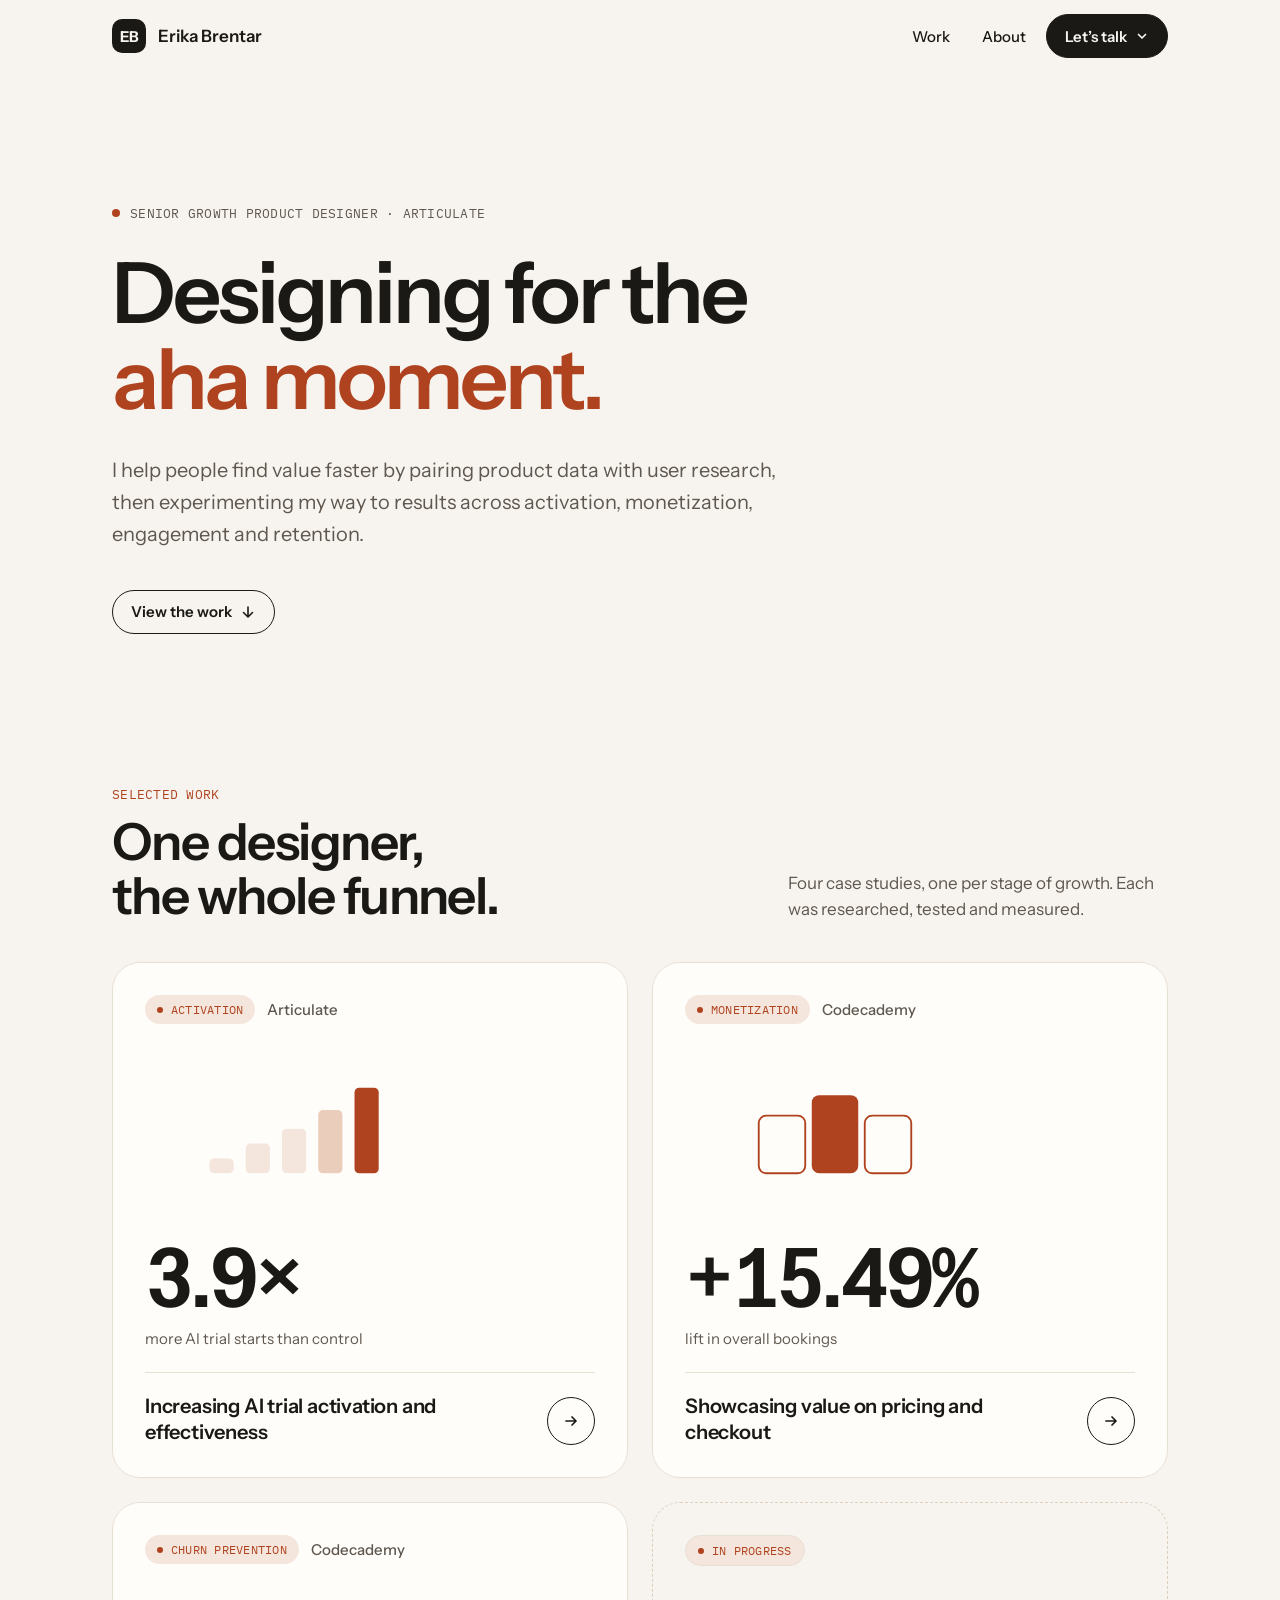
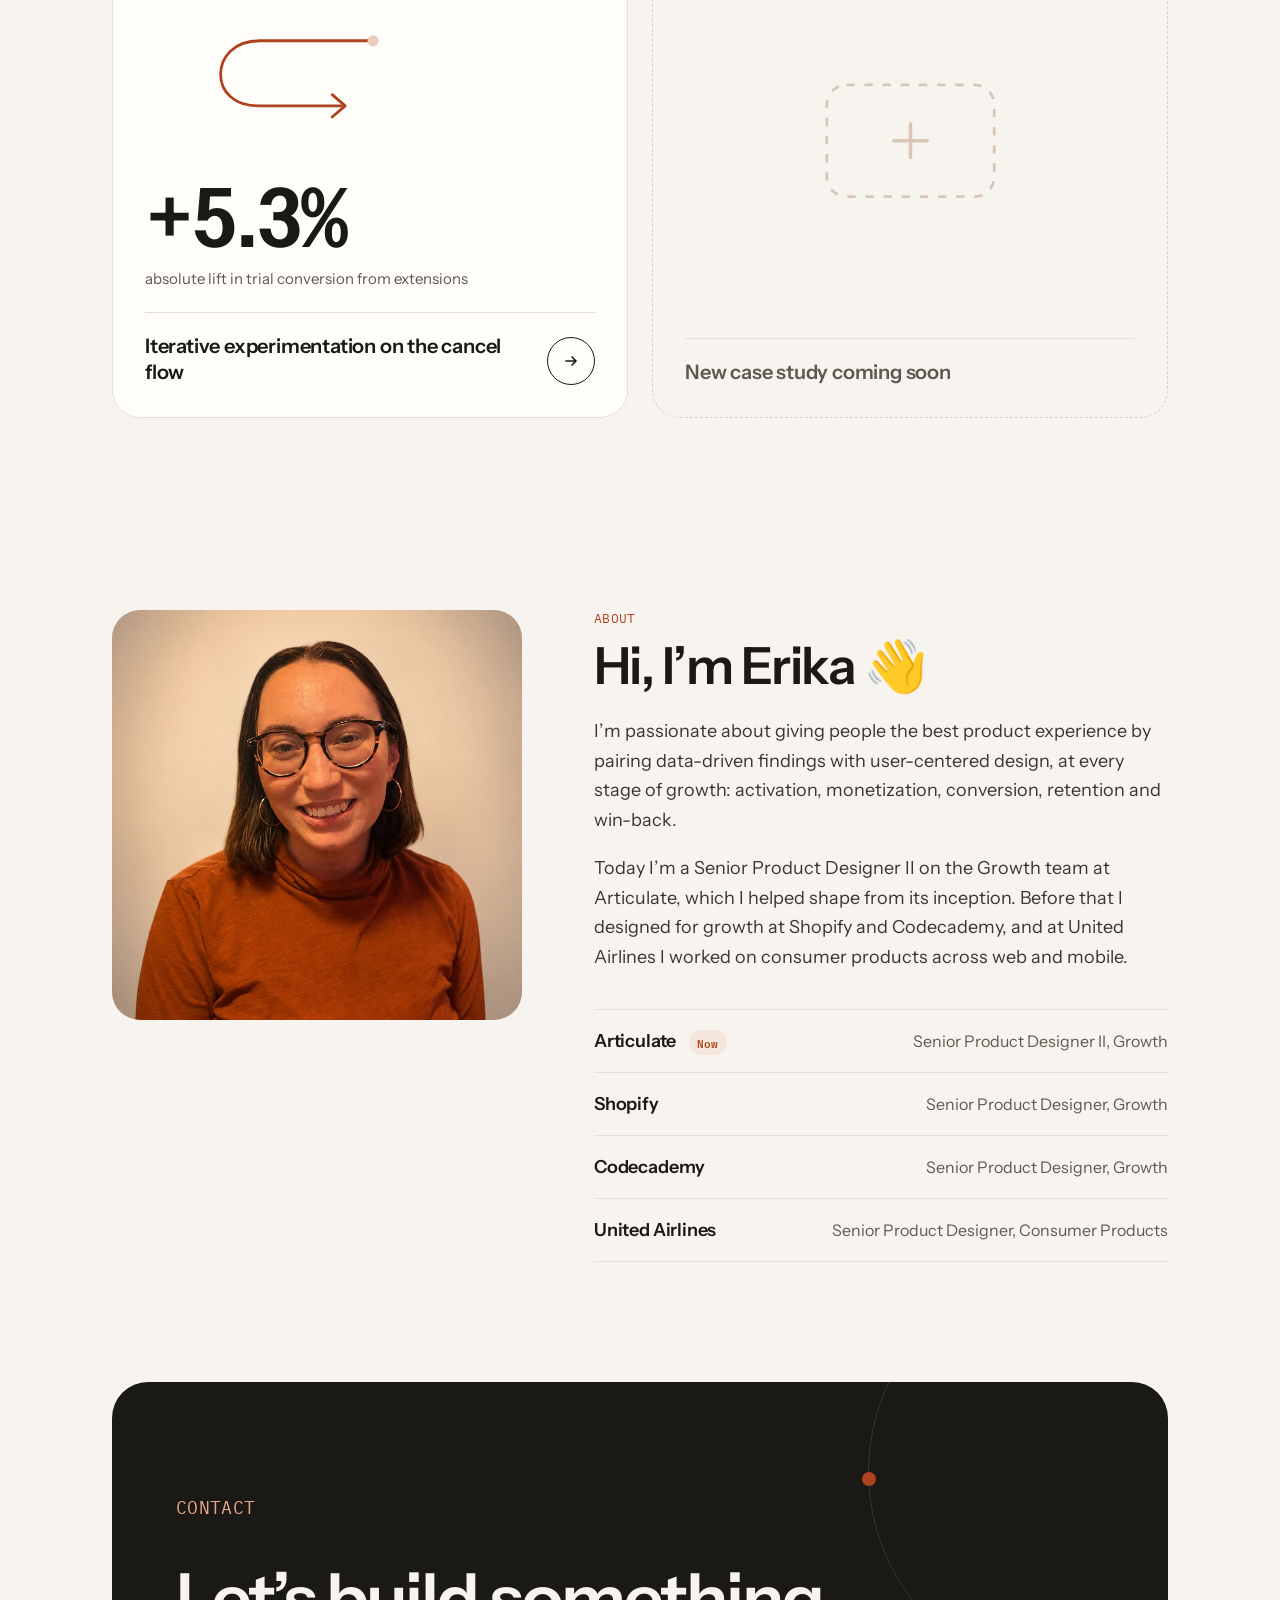
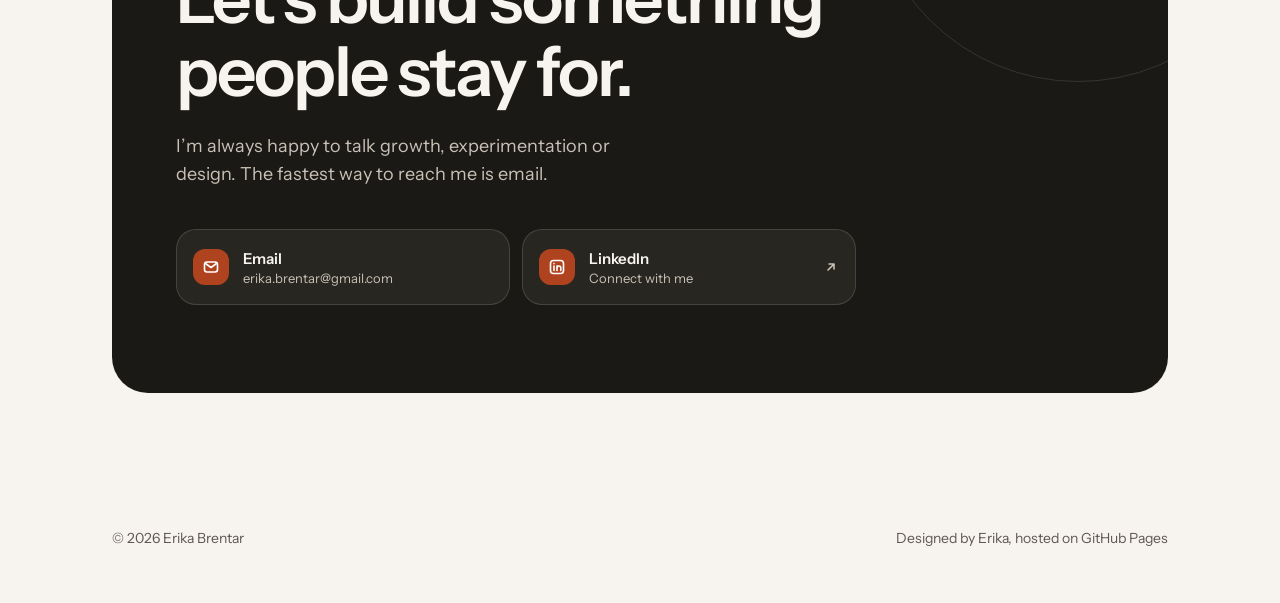
==== docs/index.html @ 9d55add0 "encryption" ====
<!doctype html>
<html lang="en">
<head>
<meta charset="utf-8">
<meta name="viewport" content="width=device-width, initial-scale=1">
<title>Erika Brentar · Product Designer</title>
<meta name="description" content="Erika Brentar is a senior product designer focused on growth: activation, monetization and churn prevention through research and experimentation.">
<meta property="og:title" content="Erika Brentar · Product Designer">
<meta property="og:description" content="Erika Brentar is a senior product designer focused on growth: activation, monetization and churn prevention through research and experimentation.">
<meta property="og:type" content="website">
<meta name="twitter:card" content="summary">
<meta name="theme-color" content="#F7F4EF">
<link rel="icon" href="favicon.ico" sizes="48x48">
<link rel="icon" href="favicon.svg" type="image/svg+xml">
<link rel="apple-touch-icon" href="apple-touch-icon.png">
<link rel="manifest" href="site.webmanifest">
<link rel="preconnect" href="https://fonts.googleapis.com">
<link rel="preconnect" href="https://fonts.gstatic.com" crossorigin>
<link rel="preconnect" href="https://fonts.googleapis.com" data-dc-tpl="1">
<link href="https://fonts.googleapis.com/css2?family=Instrument+Sans:wght@400;500;600;700&amp;family=IBM+Plex+Mono:wght@400;500&amp;display=swap" rel="stylesheet" data-dc-tpl="2">
<link rel="stylesheet" href="site.css">
<style>body{margin:0;background:#F7F4EF}</style>
</head>
<body>
<div data-dc-tpl="4" class="eb" style="--rust: #B0431F;"><header data-dc-tpl="8" class="nav">
  <div data-dc-tpl="9" class="wrap nav-in">
    <a data-dc-tpl="10" class="brand" href="#top" aria-label="Erika Brentar, back to top"><span data-dc-tpl="11" class="mark">EB</span><span data-dc-tpl="12">Erika Brentar</span></a>
    <nav data-dc-tpl="13" class="links" aria-label="Main">
      <a data-dc-tpl="14" class="nl" href="#work">Work</a>
      <a data-dc-tpl="15" class="nl" href="#about">About</a>
      <div data-dc-tpl="16" class="cmenu">
        <button data-dc-tpl="17" class="pill pill-dark" aria-haspopup="true" aria-expanded="false">Let’s talk <svg data-dc-tpl="18" class="chev " width="14" height="14" viewBox="0 0 14 14" fill="none" aria-hidden="true"><path data-dc-tpl="19" d="m3.5 5.5 3.5 3.5 3.5-3.5" stroke="currentColor" stroke-width="1.7" stroke-linecap="round" stroke-linejoin="round"></path></svg></button>
        
      </div>
    </nav>
  </div></header><main data-dc-tpl="50" id="top">
  <section data-dc-tpl="51" class="wrap hero">
    <div data-dc-tpl="52" class="eyebrow mono"><span data-dc-tpl="53" class="live"></span>Senior Growth Product Designer · Articulate</div>
    <h1 data-dc-tpl="54" class="h1" style="max-width: 712px;"><span data-dc-tpl="55" class="w" style="animation-delay: 0.05s;">Designing</span> <span data-dc-tpl="56" class="w" style="animation-delay: 0.13s;">for</span> <span data-dc-tpl="57" class="w" style="animation-delay: 0.21s;">the</span> <span data-dc-tpl="58" class="nw"><span data-dc-tpl="59" class="w accent aha" style="animation-delay: 0.3s;">aha<span data-dc-tpl="60" class="bulb" aria-hidden="true" style="--x: -2.26em; --y: -1.48em; --r: -18deg; --d: 0.06s;">💡</span><span data-dc-tpl="61" class="bulb" aria-hidden="true" style="--x: 0em; --y: -2.1em; --r: 0deg; --d: 0.12s;">💡</span><span data-dc-tpl="62" class="bulb" aria-hidden="true" style="--x: 2.26em; --y: -1.48em; --r: 18deg; --d: 0.06s;">💡</span></span> <span data-dc-tpl="63" class="w accent" style="animation-delay: 0.38s;">moment.</span></span></h1>
    <p data-dc-tpl="64" class="lede" style="max-width: 709px;">I help people find value faster by pairing product data with user research, then experimenting my way to results across activation, monetization, engagement and retention.</p>
    <div data-dc-tpl="65" class="cta-row">
      <a data-dc-tpl="66" class="pill pill-ghost pill-down" href="#work">View the work <svg data-dc-tpl="67" width="16" height="16" viewBox="0 0 16 16" fill="none" aria-hidden="true"><path data-dc-tpl="68" d="M8 3v10M3.5 8.5 8 13l4.5-4.5" stroke="currentColor" stroke-width="1.6" stroke-linecap="round" stroke-linejoin="round"></path></svg></a>
    </div>
  </section>

  <section data-dc-tpl="69" class="sec" id="work" style="padding-top: 48px;">
    <div data-dc-tpl="70" class="wrap">
      <div data-dc-tpl="71" class="sec-head reveal">
        <div data-dc-tpl="72">
          <p data-dc-tpl="73" class="sec-kicker mono">Selected work</p>
          <h2 data-dc-tpl="74" class="h2">One designer,<br data-dc-tpl="75">the whole funnel.</h2>
        </div>
        <p data-dc-tpl="76" class="sec-note">Four case studies, one per stage of growth. Each was researched, tested and measured.</p>
      </div>
      <div data-dc-tpl="77" class="grid">

        <button data-dc-tpl="78" id="card-ai" class="card " aria-label="Open case study: Increasing AI trial activation and effectiveness">
          <span data-dc-tpl="79" class="card-top"><span data-dc-tpl="80" class="tag mono"><span data-dc-tpl="81" class="dot"></span>Activation</span><span data-dc-tpl="82" class="co">Articulate</span></span>
          <span data-dc-tpl="83" class="viz" aria-hidden="true"><svg data-dc-tpl="84" viewBox="0 0 200 100" fill="none"><g data-dc-tpl="85" class="bars"><rect data-dc-tpl="86" x="8" y="80" width="26" height="16" rx="5" fill="#F4E6DC"></rect><rect data-dc-tpl="87" x="47" y="64" width="26" height="32" rx="5" fill="#F4E6DC"></rect><rect data-dc-tpl="88" x="86" y="48" width="26" height="48" rx="5" fill="#F4E6DC"></rect><rect data-dc-tpl="89" x="125" y="28" width="26" height="68" rx="5" fill="#EBCDBB"></rect><rect data-dc-tpl="90" x="164" y="4" width="26" height="92" rx="5" fill="currentColor"></rect></g></svg></span>
          <span data-dc-tpl="91" class="metric">4×</span>
          <span data-dc-tpl="92" class="mlabel">more AI trial starts than control</span>
          <span data-dc-tpl="93" class="card-foot"><span data-dc-tpl="94" class="ctitle">Increasing AI trial activation and effectiveness</span><span data-dc-tpl="95" class="arrow" aria-hidden="true"><svg data-dc-tpl="96" width="18" height="18" viewBox="0 0 18 18" fill="none"><path data-dc-tpl="97" d="M4 9h10M10 5l4 4-4 4" stroke="currentColor" stroke-width="1.7" stroke-linecap="round" stroke-linejoin="round"></path></svg></span></span>
        </button>

        <button data-dc-tpl="98" id="card-pricing" class="card " aria-label="Open case study: Showcasing value on pricing and checkout">
          <span data-dc-tpl="99" class="card-top"><span data-dc-tpl="100" class="tag mono"><span data-dc-tpl="101" class="dot"></span>Monetization</span><span data-dc-tpl="102" class="co">Codecademy</span></span>
          <span data-dc-tpl="103" class="viz" aria-hidden="true"><svg data-dc-tpl="104" viewBox="0 0 200 100" fill="none"><g data-dc-tpl="105" class="tiers"><rect data-dc-tpl="106" class="side" x="18" y="34" width="50" height="62" rx="8" stroke="currentColor" stroke-width="2" fill="#FFFDFA"></rect><rect data-dc-tpl="107" class="mid" x="75" y="12" width="50" height="84" rx="8" fill="currentColor"></rect><rect data-dc-tpl="108" class="side" x="132" y="34" width="50" height="62" rx="8" stroke="currentColor" stroke-width="2" fill="#FFFDFA"></rect></g></svg></span>
          <span data-dc-tpl="109" class="metric">+15.97%</span>
          <span data-dc-tpl="110" class="mlabel">lift in overall bookings</span>
          <span data-dc-tpl="111" class="card-foot"><span data-dc-tpl="112" class="ctitle">Showcasing value on pricing and checkout</span><span data-dc-tpl="113" class="arrow" aria-hidden="true"><svg data-dc-tpl="114" width="18" height="18" viewBox="0 0 18 18" fill="none"><path data-dc-tpl="115" d="M4 9h10M10 5l4 4-4 4" stroke="currentColor" stroke-width="1.7" stroke-linecap="round" stroke-linejoin="round"></path></svg></span></span>
        </button>


        <button data-dc-tpl="116" id="card-cancel" class="card " aria-label="Open case study: Iterative experimentation on the cancel flow">
          <span data-dc-tpl="117" class="card-top"><span data-dc-tpl="118" class="tag mono"><span data-dc-tpl="119" class="dot"></span>Churn prevention</span><span data-dc-tpl="120" class="co">Codecademy</span></span>
          <span data-dc-tpl="121" class="viz" aria-hidden="true"><svg data-dc-tpl="122" viewBox="0 0 200 100" fill="none"><path data-dc-tpl="123" class="draw" d="M184 18 H 62 C 34 18 20 36 20 54 C 20 74 36 88 60 88 H 150" stroke="currentColor" stroke-width="3" stroke-linecap="round" stroke-linejoin="round"></path><path data-dc-tpl="124" d="M140 76 L 154 88 L 140 100" stroke="currentColor" stroke-width="3" stroke-linecap="round" stroke-linejoin="round"></path><circle data-dc-tpl="125" cx="184" cy="18" r="6" fill="#EBCDBB"></circle></svg></span>
          <span data-dc-tpl="126" class="metric">+5.5%</span>
          <span data-dc-tpl="127" class="mlabel">absolute lift in trial conversion from extensions</span>
          <span data-dc-tpl="128" class="card-foot"><span data-dc-tpl="129" class="ctitle">Iterative experimentation on the cancel flow</span><span data-dc-tpl="130" class="arrow" aria-hidden="true"><svg data-dc-tpl="131" width="18" height="18" viewBox="0 0 18 18" fill="none"><path data-dc-tpl="132" d="M4 9h10M10 5l4 4-4 4" stroke="currentColor" stroke-width="1.7" stroke-linecap="round" stroke-linejoin="round"></path></svg></span></span>
        </button>
        <div data-dc-tpl="133" id="card-soon" class="card card-soon">
          <span data-dc-tpl="134" class="card-top"><span data-dc-tpl="135" class="tag tag-soon mono"><span data-dc-tpl="136" class="dot"></span>In progress</span></span>
          <span data-dc-tpl="137" class="viz" aria-hidden="true"><svg data-dc-tpl="138" viewBox="0 0 200 100" fill="none"><rect data-dc-tpl="139" x="40" y="10" width="120" height="80" rx="14" stroke="currentColor" stroke-width="2" stroke-dasharray="6 7"></rect><path data-dc-tpl="140" d="M100 38 V 62 M88 50 H 112" stroke="currentColor" stroke-width="2.5" stroke-linecap="round"></path></svg></span>
          <span data-dc-tpl="141" class="card-foot"><span data-dc-tpl="142" class="ctitle">New case study coming soon</span></span>
        </div>

      </div>
    </div>
  </section>

  <section data-dc-tpl="143" class="sec" id="about">
    <div data-dc-tpl="144" class="wrap about">
      <div data-dc-tpl="145" class="photo reveal"><img data-dc-tpl="146" src="img/photo.jpg" alt="Erika Brentar smiling, wearing round tortoiseshell glasses and a rust turtleneck"></div>
      <div data-dc-tpl="147" class="reveal">
        <p data-dc-tpl="148" class="sec-kicker mono">About</p>
        <h2 data-dc-tpl="149" class="hi">Hi, I’m Erika <span data-dc-tpl="150" class="wave" aria-hidden="true">👋</span></h2>
        <p data-dc-tpl="151" class="body">I’m passionate about giving people the best product experience by pairing data-driven findings with user-centered design, at every stage of growth: activation, monetization, conversion, retention and win-back.</p>
        <p data-dc-tpl="152" class="body">Today I’m a Senior Product Designer II on the Growth team at Articulate, which I helped shape from its inception. Before that I designed for growth at Shopify and Codecademy, and at United Airlines I worked on consumer products across web and mobile.</p>
        <div data-dc-tpl="153" class="xp">
          <div data-dc-tpl="154" class="xp-row"><span data-dc-tpl="155" class="xp-co">Articulate <span data-dc-tpl="156" class="now mono">Now</span></span><span data-dc-tpl="157" class="xp-role">Senior Product Designer II, Growth</span></div>
          <div data-dc-tpl="158" class="xp-row"><span data-dc-tpl="159" class="xp-co">Shopify</span><span data-dc-tpl="160" class="xp-role">Senior Product Designer, Growth</span></div>
          <div data-dc-tpl="161" class="xp-row"><span data-dc-tpl="162" class="xp-co">Codecademy</span><span data-dc-tpl="163" class="xp-role">Senior Product Designer, Growth</span></div>
          <div data-dc-tpl="164" class="xp-row"><span data-dc-tpl="165" class="xp-co">United Airlines</span><span data-dc-tpl="166" class="xp-role">Senior Product Designer, Consumer Products</span></div>
        </div>
      </div>
    </div>
  </section>

  <section data-dc-tpl="167" class="sec" id="contact" style="padding-top: 24px;">
    <div data-dc-tpl="168" class="wrap">
      <div data-dc-tpl="169" class="contact reveal">
        <div data-dc-tpl="170" class="orb" aria-hidden="true"></div>
        <p data-dc-tpl="171" class="sec-kicker mono" style="color: rgb(233, 166, 136);">Contact</p>
        <h2 data-dc-tpl="172" class="h2">Let’s build something people stay for.</h2>
        <p data-dc-tpl="173">I’m always happy to talk growth, experimentation or design. The fastest way to reach me is email.</p>
        <div data-dc-tpl="174" class="ctiles">
          <div data-dc-tpl="175" class="mrow">
            <a data-dc-tpl="176" class="mi ct" href="mailto:erika.brentar@gmail.com?subject=Hello%20from%20your%20portfolio"><span data-dc-tpl="177" class="ic" aria-hidden="true"><svg data-dc-tpl="178" width="18" height="18" viewBox="0 0 18 18" fill="none"><rect data-dc-tpl="179" x="2.5" y="4" width="13" height="10" rx="2.5" stroke="currentColor" stroke-width="1.6"></rect><path data-dc-tpl="180" d="m3.5 5.5 5.5 4 5.5-4" stroke="currentColor" stroke-width="1.6" stroke-linecap="round" stroke-linejoin="round"></path></svg></span><span data-dc-tpl="181"><span data-dc-tpl="182" class="mt">Email</span><span data-dc-tpl="183" class="ms">erika.brentar@gmail.com</span></span></a>
            <button data-dc-tpl="184" class="cp " aria-label="Copy email">
              
              
                <svg data-dc-tpl="189" width="16" height="16" viewBox="0 0 18 18" fill="none" aria-hidden="true"><rect data-dc-tpl="190" x="6" y="6" width="9" height="9" rx="2" stroke="currentColor" stroke-width="1.6"></rect><path data-dc-tpl="191" d="M12 6V4.5A1.5 1.5 0 0 0 10.5 3h-6A1.5 1.5 0 0 0 3 4.5v6A1.5 1.5 0 0 0 4.5 12H6" stroke="currentColor" stroke-width="1.6"></path></svg>
              
              <span data-dc-tpl="192" class="tip" aria-hidden="true">Copy email</span>
            </button>
          </div>
          <a data-dc-tpl="193" class="mi ct" href="https://www.linkedin.com/in/erikabrentar/" target="_blank" rel="noopener"><span data-dc-tpl="194" class="ic" aria-hidden="true"><svg data-dc-tpl="195" width="18" height="18" viewBox="0 0 18 18" fill="none"><rect data-dc-tpl="196" x="2.5" y="2.5" width="13" height="13" rx="3" stroke="currentColor" stroke-width="1.6"></rect><path data-dc-tpl="197" d="M6 8v4.5M6 5.6v.1M9 12.5V8m0 2.2c0-1.3.9-2.2 2-2.2s1.8.8 1.8 2v2.5" stroke="currentColor" stroke-width="1.6" stroke-linecap="round"></path></svg></span><span data-dc-tpl="198" style="flex: 1 1 0%;"><span data-dc-tpl="199" class="mt">LinkedIn</span><span data-dc-tpl="200" class="ms">Connect with me</span></span><svg data-dc-tpl="201" class="ext" width="16" height="16" viewBox="0 0 16 16" fill="none" aria-hidden="true"><path data-dc-tpl="202" d="M5 11 11 5M6 5h5v5" stroke="currentColor" stroke-width="1.6" stroke-linecap="round" stroke-linejoin="round"></path></svg></a>
        </div>
      </div>
    </div>
  </section></main><footer data-dc-tpl="203" class="wrap foot">
  <span data-dc-tpl="204">© 2026 Erika Brentar</span>
  <span data-dc-tpl="205">Designed by Erika, hosted on GitHub Pages</span></footer></div>
<script>
window.EB_GATE = {"bar": "<div data-dc-tpl=\"208\" class=\"ov-bar\">\n      <div data-dc-tpl=\"209\" class=\"ov-bar-in\">\n        <button data-dc-tpl=\"210\" class=\"back\"><svg data-dc-tpl=\"211\" width=\"18\" height=\"18\" viewBox=\"0 0 18 18\" fill=\"none\" aria-hidden=\"true\"><path data-dc-tpl=\"212\" d=\"M14 9H4M8 5 4 9l4 4\" stroke=\"currentColor\" stroke-width=\"1.7\" stroke-linecap=\"round\" stroke-linejoin=\"round\"></path></svg>All work</button>\n        <span data-dc-tpl=\"213\" class=\"bar-title \">Articulate \u00b7 Increasing AI trial activation and effectiveness</span>\n      </div>\n      <div data-dc-tpl=\"214\" class=\"prog\" style=\"transform: scaleX(0);\"></div>\n    </div>", "gate": "<div data-dc-tpl=\"229\" class=\"gate-wrap\">\n          <div data-dc-tpl=\"230\" class=\"gate \">\n            <div data-dc-tpl=\"231\" class=\"lock\" aria-hidden=\"true\"><svg data-dc-tpl=\"232\" width=\"26\" height=\"26\" viewBox=\"0 0 24 24\" fill=\"none\"><rect data-dc-tpl=\"233\" x=\"4.5\" y=\"10.5\" width=\"15\" height=\"10\" rx=\"3\" stroke=\"currentColor\" stroke-width=\"1.8\"></rect><path data-dc-tpl=\"234\" d=\"M8 10.5V8a4 4 0 0 1 8 0v2.5\" stroke=\"currentColor\" stroke-width=\"1.8\" stroke-linecap=\"round\"></path><circle data-dc-tpl=\"235\" cx=\"12\" cy=\"15.5\" r=\"1.4\" fill=\"currentColor\"></circle></svg></div>\n            <label data-dc-tpl=\"236\" class=\"sr\" for=\"pw\">Password</label>\n            <div data-dc-tpl=\"237\" class=\"field\">\n              <input data-dc-tpl=\"238\" id=\"pw\" type=\"password\" placeholder=\"Enter password\" autocomplete=\"off\" value=\"\">\n              <button data-dc-tpl=\"239\" class=\"pill pill-dark\" type=\"button\">Unlock</button>\n            </div>\n            \n            <p data-dc-tpl=\"242\" class=\"small\">Need access? <a data-dc-tpl=\"243\" href=\"mailto:erika.brentar@gmail.com?subject=Portfolio%20password%20request\">Email me for the password</a></p>\n          </div>\n        </div>"};
window.EB_MENU = {"menu": "<div data-dc-tpl=\"21\" class=\"menu\" role=\"menu\">\n            <div data-dc-tpl=\"22\" class=\"mrow\">\n              <a data-dc-tpl=\"23\" class=\"mi\" role=\"menuitem\" href=\"mailto:erika.brentar@gmail.com?subject=Hello%20from%20your%20portfolio\"><span data-dc-tpl=\"24\" class=\"ic\" aria-hidden=\"true\"><svg data-dc-tpl=\"25\" width=\"18\" height=\"18\" viewBox=\"0 0 18 18\" fill=\"none\"><rect data-dc-tpl=\"26\" x=\"2.5\" y=\"4\" width=\"13\" height=\"10\" rx=\"2.5\" stroke=\"currentColor\" stroke-width=\"1.6\"></rect><path data-dc-tpl=\"27\" d=\"m3.5 5.5 5.5 4 5.5-4\" stroke=\"currentColor\" stroke-width=\"1.6\" stroke-linecap=\"round\" stroke-linejoin=\"round\"></path></svg></span><span data-dc-tpl=\"28\"><span data-dc-tpl=\"29\" class=\"mt\">Email</span><span data-dc-tpl=\"30\" class=\"ms\">erika.brentar@gmail.com</span></span></a>\n              <button data-dc-tpl=\"31\" class=\"cp \" aria-label=\"Copy email\">\n                \n                \n                  <svg data-dc-tpl=\"36\" width=\"16\" height=\"16\" viewBox=\"0 0 18 18\" fill=\"none\" aria-hidden=\"true\"><rect data-dc-tpl=\"37\" x=\"6\" y=\"6\" width=\"9\" height=\"9\" rx=\"2\" stroke=\"currentColor\" stroke-width=\"1.6\"></rect><path data-dc-tpl=\"38\" d=\"M12 6V4.5A1.5 1.5 0 0 0 10.5 3h-6A1.5 1.5 0 0 0 3 4.5v6A1.5 1.5 0 0 0 4.5 12H6\" stroke=\"currentColor\" stroke-width=\"1.6\"></path></svg>\n                \n                <span data-dc-tpl=\"39\" class=\"tip\" aria-hidden=\"true\">Copy email</span>\n              </button>\n            </div>\n            <a data-dc-tpl=\"40\" class=\"mi\" role=\"menuitem\" href=\"https://www.linkedin.com/in/erikabrentar/\" target=\"_blank\" rel=\"noopener\"><span data-dc-tpl=\"41\" class=\"ic\" aria-hidden=\"true\"><svg data-dc-tpl=\"42\" width=\"18\" height=\"18\" viewBox=\"0 0 18 18\" fill=\"none\"><rect data-dc-tpl=\"43\" x=\"2.5\" y=\"2.5\" width=\"13\" height=\"13\" rx=\"3\" stroke=\"currentColor\" stroke-width=\"1.6\"></rect><path data-dc-tpl=\"44\" d=\"M6 8v4.5M6 5.6v.1M9 12.5V8m0 2.2c0-1.3.9-2.2 2-2.2s1.8.8 1.8 2v2.5\" stroke=\"currentColor\" stroke-width=\"1.6\" stroke-linecap=\"round\"></path></svg></span><span data-dc-tpl=\"45\" style=\"flex: 1 1 0%;\"><span data-dc-tpl=\"46\" class=\"mt\">LinkedIn</span><span data-dc-tpl=\"47\" class=\"ms\">Connect with me</span></span><svg data-dc-tpl=\"48\" class=\"ext\" width=\"16\" height=\"16\" viewBox=\"0 0 16 16\" fill=\"none\" aria-hidden=\"true\"><path data-dc-tpl=\"49\" d=\"M5 11 11 5M6 5h5v5\" stroke=\"currentColor\" stroke-width=\"1.6\" stroke-linecap=\"round\" stroke-linejoin=\"round\"></path></svg></a>\n          </div>", "scrim": "<button data-dc-tpl=\"6\" class=\"scrim\" aria-label=\"Close menu\" tabindex=\"-1\"></button>"};
</script>
<script src="site.js"></script>
</body>
</html>
---- docs/site.css ----
body{margin:0;background:#F7F4EF}
a{color:#B0431F}a:hover{color:#8A3216}
.eb{--paper:#F7F4EF;--card:#FFFDFA;--ink:#1B1915;--muted:#5F5850;--line:#E6DFD4;--soft:#F4E6DC;--ease:cubic-bezier(.2,.7,.2,1);background:var(--paper);color:var(--ink);font-family:'Instrument Sans',system-ui,sans-serif;-webkit-font-smoothing:antialiased;min-height:100vh}
.eb *{box-sizing:border-box}
.mono{font-family:'IBM Plex Mono',ui-monospace,monospace;letter-spacing:.02em}
.wrap{max-width:1120px;margin:0 auto;padding:0 32px}
.sr{position:absolute;width:1px;height:1px;overflow:hidden;clip:rect(0 0 0 0);white-space:nowrap}
:focus-visible{outline:2px solid var(--rust);outline-offset:3px;border-radius:6px}

/* nav */
.nav{position:sticky;top:0;z-index:20;background:rgba(247,244,239,.82);backdrop-filter:blur(12px);-webkit-backdrop-filter:blur(12px);border-bottom:1px solid transparent}
.nav-in{display:flex;align-items:center;justify-content:space-between;gap:24px;height:72px}
.brand{display:flex;align-items:center;gap:12px;text-decoration:none;color:var(--ink);font-weight:600;font-size:17px}
.brand:hover{color:var(--ink)}
.mark{width:34px;height:34px;border-radius:10px;background:var(--ink);color:var(--paper);display:grid;place-items:center;font-weight:700;font-size:15px;transition:transform .5s var(--ease),background .3s}
.brand:hover .mark{transform:rotate(-8deg) scale(1.06);background:var(--rust)}
.links{display:flex;align-items:center;gap:8px;flex-wrap:wrap}
.nl{position:relative;padding:10px 12px;color:var(--ink);text-decoration:none;font-size:15px;font-weight:500}
.nl:hover{color:var(--ink)}
.nl::after{content:"";position:absolute;left:12px;right:12px;bottom:6px;height:1.5px;background:var(--rust);transform:scaleX(0);transform-origin:left;transition:transform .35s var(--ease)}
.nl:hover::after{transform:scaleX(1)}
.pill{display:inline-flex;align-items:center;gap:8px;padding:10px 18px;border-radius:999px;font-size:15px;font-weight:600;text-decoration:none;transition:transform .3s var(--ease),background .25s,color .25s,box-shadow .3s;border:1.5px solid var(--ink);cursor:pointer;font-family:inherit;min-height:44px}
.pill-dark{background:var(--ink);color:var(--paper)}
.pill-dark:hover{background:var(--rust);border-color:var(--rust);color:#fff;transform:translateY(-2px)}
.pill-ghost{background:transparent;color:var(--ink)}
.pill-ghost:hover{background:var(--ink);color:var(--paper);transform:translateY(-2px)}
.pill svg{transition:transform .35s var(--ease)}
.pill:hover svg{transform:translateX(3px)}
.pill-down:hover svg{transform:translateY(3px)}

/* hero */
.hero{padding-top:128px;padding-bottom:104px}
.cmenu{position:relative;z-index:30}
.chev{transition:transform .35s var(--ease)}
.chev.up{transform:rotate(180deg)}
.pill:hover .chev{transform:none}
.pill:hover .chev.up{transform:rotate(180deg)}
.scrim{position:fixed;inset:0;background:transparent;border:none;padding:0;margin:0;cursor:default;z-index:15}
.menu{position:absolute;right:0;top:calc(100% + 10px);z-index:2;width:300px;background:var(--card);border:1px solid var(--line);border-radius:20px;padding:8px;box-shadow:0 24px 60px -20px rgba(60,40,20,.28);transform-origin:top right;animation:menuin .32s var(--ease) both;display:flex;flex-direction:column}
@keyframes menuin{from{opacity:0;transform:translateY(-6px) scale(.96)}to{opacity:1;transform:none}}
.mi{display:flex;align-items:center;gap:14px;padding:10px 12px;border-radius:14px;color:var(--ink);text-decoration:none;background:none;border:none;font-family:inherit;font-size:15px;text-align:left;cursor:pointer;min-height:56px;width:100%;transition:background .2s}
.mi:hover{background:var(--paper);color:var(--ink)}
.mi .ic{flex:none;width:36px;height:36px;border-radius:12px;background:var(--soft);color:var(--rust);display:grid;place-items:center;transition:transform .35s var(--ease)}
.mi:hover .ic{transform:scale(1.08) rotate(-6deg)}
.mi .mt{font-weight:600;display:block}
.mi .ms{font-size:13px;color:var(--muted);display:block;margin-top:2px}
.menu > :nth-child(1){animation:fadeup .35s .05s var(--ease) both}.menu > :nth-child(2){animation:fadeup .35s .1s var(--ease) both}
.mrow{position:relative}
.mrow .mi{padding-right:60px}
.cp{position:absolute;right:8px;top:50%;width:40px;height:40px;margin-top:-20px;border-radius:12px;border:1px solid var(--line);background:var(--card);color:var(--ink);display:grid;place-items:center;cursor:pointer;opacity:0;transform:translateX(6px) scale(.9);transition:opacity .25s,transform .35s var(--ease),background .2s,color .2s,border-color .2s}
.mrow:hover .cp,.mrow:focus-within .cp,.cp.done{opacity:1;transform:none}
.cp:hover{background:var(--ink);color:var(--paper);border-color:var(--ink)}
.cp.done{background:var(--rust);color:#fff;border-color:var(--rust)}
.cp .ck{animation:pop .4s var(--ease) both}
@keyframes pop{0%{transform:scale(.4);opacity:0}60%{transform:scale(1.15)}100%{transform:scale(1);opacity:1}}
.tip{position:absolute;bottom:calc(100% + 8px);right:50%;transform:translate(50%,4px);background:var(--ink);color:var(--paper);font-family:'Instrument Sans',system-ui,sans-serif;font-size:13px;font-weight:500;white-space:nowrap;padding:6px 10px;border-radius:8px;opacity:0;pointer-events:none;transition:opacity .2s,transform .3s var(--ease);display:flex;align-items:center;gap:6px}
.tip::after{content:"";position:absolute;top:100%;left:50%;margin-left:-5px;border:5px solid transparent;border-top-color:var(--ink)}
.cp:hover .tip,.cp:focus-visible .tip,.cp.done .tip{opacity:1;transform:translate(50%,0)}
@media (hover:none){.cp{opacity:1;transform:none}}
.ctiles{display:grid;grid-template-columns:repeat(2,minmax(0,1fr));gap:12px;max-width:680px;position:relative}
.contact .ct{background:rgba(247,244,239,.06);border:1px solid rgba(247,244,239,.14);border-radius:20px;color:var(--paper);padding:14px 16px;min-height:76px;transition:background .25s,border-color .25s,transform .4s var(--ease)}
.contact .ct:hover{background:rgba(247,244,239,.12);border-color:rgba(247,244,239,.28);color:var(--paper);transform:translateY(-2px)}
.contact .ct .ic{background:var(--rust);color:#fff}
.contact .ct .ms{color:#C9C1B6}
.contact .mrow .ct{padding-right:64px}
.contact .cp{right:14px;background:rgba(247,244,239,.08);border-color:rgba(247,244,239,.2);color:var(--paper)}
.contact .cp:hover{background:var(--paper);color:var(--ink);border-color:var(--paper)}
.contact .cp.done{background:var(--rust);border-color:var(--rust);color:#fff}
.contact .tip{background:var(--paper);color:var(--ink)}
.contact .tip::after{border-top-color:var(--paper)}
.ext{flex:none;color:#C9C1B6;transition:transform .35s var(--ease),color .25s}
.ct:hover .ext{transform:translate(2px,-2px);color:var(--paper)}
.menu .ext{color:var(--muted);margin-right:6px}
.menu .mi:hover .ext{transform:translate(2px,-2px);color:var(--ink)}
@media (max-width:640px){.ctiles{grid-template-columns:minmax(0,1fr)}}
.eyebrow{display:inline-flex;align-items:center;gap:10px;font-size:13px;color:var(--muted);text-transform:uppercase}
.live{width:8px;height:8px;border-radius:50%;background:var(--rust);box-shadow:0 0 0 0 rgba(176,67,31,.5);animation:pulse 2.4s infinite}
@keyframes pulse{0%{box-shadow:0 0 0 0 rgba(176,67,31,.45)}70%{box-shadow:0 0 0 10px rgba(176,67,31,0)}100%{box-shadow:0 0 0 0 rgba(176,67,31,0)}}
.h1{font-size:clamp(46px,6.6vw,94px);line-height:1.02;letter-spacing:-.035em;font-weight:600;margin:28px 0 0;max-width:15ch}
.w{display:inline-block;animation:wordin .9s var(--ease) both}
@keyframes wordin{from{opacity:0;transform:translateY(.45em);filter:blur(6px)}to{opacity:1;transform:none;filter:blur(0)}}
.accent{color:var(--rust)}
.nw{white-space:nowrap}
.aha{position:relative;cursor:default}
.bulb{position:absolute;left:50%;top:55%;width:1em;height:1em;margin:-.5em 0 0 -.5em;text-align:center;font-size:.3em;line-height:1;opacity:0;pointer-events:none;transform:translate(0,0) scale(.2);transition:transform .45s var(--ease),opacity .2s;transition-delay:0s}
.aha:hover .bulb{opacity:1;transform:translate(var(--x),var(--y)) rotate(var(--r)) scale(1);transition:transform .55s cubic-bezier(.34,1.56,.64,1),opacity .25s;transition-delay:var(--d)}
.lede{font-size:20px;line-height:1.6;color:var(--muted);max-width:620px;margin:32px 0 0;animation:fadeup 1s .75s var(--ease) both}
.cta-row{display:flex;gap:12px;flex-wrap:wrap;margin-top:40px;animation:fadeup 1s .9s var(--ease) both}
@keyframes fadeup{from{opacity:0;transform:translateY(14px)}to{opacity:1;transform:none}}
.logos{display:flex;align-items:center;gap:12px 36px;flex-wrap:wrap;margin-top:88px;padding-top:28px;border-top:1px solid var(--line);animation:fadeup 1s 1.05s var(--ease) both}
.logos .mono{font-size:12px;color:var(--muted);text-transform:uppercase}
.logo{font-size:19px;font-weight:600;color:#8C847A;letter-spacing:-.01em;transition:color .3s}
.logo:hover{color:var(--ink)}

/* section heads */
.sec{padding:96px 0}
.sec-head{display:flex;align-items:flex-end;justify-content:space-between;gap:24px;flex-wrap:wrap;margin-bottom:40px}
.sec-kicker{font-size:13px;color:var(--rust);text-transform:uppercase;margin:0 0 12px}
.h2{font-size:clamp(34px,4vw,52px);letter-spacing:-.03em;line-height:1.05;font-weight:600;margin:0}
.sec-note{font-size:17px;color:var(--muted);max-width:380px;line-height:1.55;margin:0}

/* cards */
.grid{display:grid;grid-template-columns:repeat(2,minmax(0,1fr));gap:24px}
.card{position:relative;aspect-ratio:1/1;text-align:left;font-family:inherit;color:var(--ink);background:var(--card);border:1px solid var(--line);border-radius:28px;padding:32px;display:flex;flex-direction:column;cursor:pointer;transition:transform .5s var(--ease),box-shadow .5s var(--ease),border-color .3s;overflow:hidden}
.card:hover{transform:translateY(-6px);box-shadow:0 24px 60px -24px rgba(60,40,20,.22);border-color:#DCCFC0}
.card:active{transform:translateY(-2px) scale(.995)}
.card-soon,.card-soon:hover{cursor:default;background:transparent;border:1.5px dashed #DCCFC0;box-shadow:none;transform:none}
.card-soon .viz{color:#D9C6B6}
.card-soon .ctitle{color:var(--muted)}
.tag-soon{color:var(--muted);background:transparent;border:1px solid var(--line)}
.tag-soon .dot{background:#C9B6A6}
.card.is-active{visibility:hidden}
.card-top{display:flex;justify-content:space-between;align-items:center;gap:12px}
.tag{display:inline-flex;align-items:center;gap:8px;font-size:12px;text-transform:uppercase;color:var(--rust);background:var(--soft);padding:7px 12px;border-radius:999px}
.tag .dot{width:6px;height:6px;border-radius:50%;background:var(--rust)}
.co{font-size:15px;color:var(--muted);font-weight:500}
.viz{flex:1;display:flex;align-items:center;justify-content:center;min-height:120px;color:var(--rust)}
.viz svg{width:62%;max-width:300px;height:auto;overflow:visible}
.metric{font-size:clamp(56px,6.4vw,92px);font-weight:600;letter-spacing:-.045em;line-height:1;font-variant-numeric:tabular-nums}
.mlabel{font-size:15px;color:var(--muted);margin-top:10px}
.card-foot{display:flex;justify-content:space-between;align-items:flex-end;gap:20px;margin-top:24px;padding-top:20px;border-top:1px solid var(--line)}
.ctitle{font-size:20px;font-weight:600;line-height:1.3;letter-spacing:-.01em;max-width:28ch}
.arrow{flex:none;width:48px;height:48px;border-radius:50%;border:1.5px solid var(--ink);display:grid;place-items:center;transition:background .3s,color .3s,transform .5s var(--ease),border-color .3s}
.card:hover .arrow{background:var(--rust);border-color:var(--rust);color:#fff;transform:rotate(-45deg)}
.lockbadge{display:inline-flex;align-items:center;gap:6px;font-size:12px;color:var(--muted)}
/* card viz motion */
.bars rect{transform-box:fill-box;transform-origin:bottom;transition:transform .6s var(--ease)}
.card:hover .bars rect{animation:grow .8s var(--ease) both}
.card:hover .bars rect:nth-child(2){animation-delay:.06s}.card:hover .bars rect:nth-child(3){animation-delay:.12s}.card:hover .bars rect:nth-child(4){animation-delay:.18s}.card:hover .bars rect:nth-child(5){animation-delay:.24s}
@keyframes grow{0%{transform:scaleY(.2)}100%{transform:scaleY(1)}}
.tiers rect{transition:transform .6s var(--ease)}
.card:hover .tiers .mid{transform:translateY(-10px)}
.card:hover .tiers .side{transform:translateY(4px)}
.draw{stroke-dasharray:400;stroke-dashoffset:0}
.card:hover .draw{animation:draw 1.2s var(--ease) both}
@keyframes draw{from{stroke-dashoffset:400}to{stroke-dashoffset:0}}

/* about */
.about{display:grid;grid-template-columns:minmax(0,5fr) minmax(0,7fr);gap:72px;align-items:start}
.photo{position:relative;border-radius:28px;overflow:hidden;aspect-ratio:1/1;background:var(--soft);transition:transform .7s var(--ease)}
.photo img{width:100%;height:100%;object-fit:cover;display:block;transition:transform 1.2s var(--ease)}
.photo:hover{transform:rotate(-1.5deg)}
.photo:hover img{transform:scale(1.04)}
.hi{font-size:clamp(34px,4vw,52px);letter-spacing:-.03em;font-weight:600;margin:0 0 24px;line-height:1.05}
.wave{display:inline-block;transform-origin:70% 80%}
.hi:hover .wave{animation:wave 1.2s ease-in-out}
@keyframes wave{0%,100%{transform:rotate(0)}20%{transform:rotate(14deg)}40%{transform:rotate(-8deg)}60%{transform:rotate(12deg)}80%{transform:rotate(-4deg)}}
.body{font-size:18px;line-height:1.65;color:#3A352F;margin:0 0 18px}
.xp{margin-top:36px;border-top:1px solid var(--line);container-type:inline-size}
.xp-row{display:flex;justify-content:space-between;align-items:baseline;flex-wrap:wrap;gap:4px 16px;padding:20px 0;border-bottom:1px solid var(--line);transition:padding .4s var(--ease)}
.xp-row:hover{padding-left:10px}
.xp-co{font-size:18px;font-weight:600;letter-spacing:-.01em}
.xp-role{font-size:16px;color:var(--muted);text-align:right}
@container (max-width: 500px){.xp-row{flex-direction:column;align-items:flex-start}.xp-role{text-align:left}}
.now{font-size:11px;color:var(--rust);background:var(--soft);border-radius:999px;padding:3px 8px;margin-left:10px;vertical-align:middle}

/* contact */
.contact{background:var(--ink);color:var(--paper);border-radius:36px;padding:88px 64px;position:relative;overflow:hidden}
.contact .h2{color:var(--paper);max-width:14ch;font-size:clamp(40px,5.4vw,72px)}
.contact p{color:#C9C1B6;font-size:18px;max-width:460px;line-height:1.6;margin:24px 0 40px}
.contact .pill-light{background:var(--paper);color:var(--ink);border-color:var(--paper)}
.contact .pill-light:hover{background:var(--rust);border-color:var(--rust);color:#fff;transform:translateY(-2px)}
.contact .pill-ghost{color:var(--paper);border-color:#6E665C}
.contact .pill-ghost:hover{background:var(--paper);color:var(--ink);border-color:var(--paper)}
.copy{background:none;border:none;color:#C9C1B6;font-family:inherit;font-size:14px;cursor:pointer;padding:12px 6px;min-height:44px;text-decoration:underline;text-underline-offset:4px}
.copy:hover{color:#fff}
.orb{position:absolute;right:-120px;top:-120px;width:420px;height:420px;border-radius:50%;border:1.5px solid rgba(247,244,239,.12);animation:spin 40s linear infinite}
.orb::after{content:"";position:absolute;width:14px;height:14px;border-radius:50%;background:var(--rust);top:50%;left:-7px}
@keyframes spin{to{transform:rotate(360deg)}}
.foot{display:flex;justify-content:space-between;gap:16px;flex-wrap:wrap;padding-top:40px;padding-bottom:56px;font-size:14px;color:var(--muted)}

/* reveal on scroll */
@supports (animation-timeline: view()){
  .reveal{animation:fadeup linear both;animation-timeline:view();animation-range:entry 0% entry 35%}
}

/* overlay */
.ov{position:fixed;inset:0;z-index:100;background:var(--card);overflow-y:auto;overscroll-behavior:contain;will-change:clip-path}
.ov-bar{position:sticky;top:0;z-index:5;background:rgba(255,253,250,.88);backdrop-filter:blur(12px);-webkit-backdrop-filter:blur(12px);border-bottom:1px solid var(--line)}
.ov-bar-in{max-width:1240px;margin:0 auto;padding:0 32px;height:68px;display:flex;align-items:center;justify-content:space-between;gap:16px}
.back{display:inline-flex;align-items:center;gap:8px;flex:none;white-space:nowrap;background:var(--paper);border:1px solid var(--line);color:var(--ink);font-family:inherit;font-size:15px;font-weight:600;padding:10px 16px 10px 12px;border-radius:999px;cursor:pointer;min-height:44px;transition:background .25s,transform .35s var(--ease),color .25s}
.back:hover{background:var(--ink);color:var(--paper)}
.back:hover svg{transform:translateX(-3px)}
.back svg{transition:transform .35s var(--ease)}
.bar-title{font-size:14px;color:var(--muted);opacity:0;transform:translateY(6px);transition:opacity .35s,transform .45s var(--ease);white-space:nowrap;overflow:hidden;text-overflow:ellipsis;min-width:0}
.bar-title.on{opacity:1;transform:none}
.prog{position:absolute;left:0;bottom:-1px;height:2px;width:100%;background:var(--rust);transform-origin:left;transition:transform .12s linear}
.ov-content{transition:opacity .45s var(--ease),transform .6s var(--ease)}
.qk-dock{position:fixed;right:28px;bottom:28px;z-index:60}
.qk-btn{display:inline-flex;align-items:center;min-height:44px;padding:0 18px;border:none;border-radius:999px;background:var(--ink);color:var(--paper);font:inherit;font-size:14px;font-weight:600;cursor:pointer;box-shadow:0 14px 30px -12px rgba(27,25,21,.55);transition:background .3s,transform .4s var(--ease),box-shadow .3s;animation:fadeup .5s .6s var(--ease) both}
.qk-btn:hover{transform:translateY(-2px);box-shadow:0 18px 36px -12px rgba(27,25,21,.6)}
.qk-btn.on{background:var(--rust)}
.qk-btn.glow{animation:fadeup .5s .6s var(--ease) both,qkglow 1.8s ease-out 1.4s 3}
@keyframes qkglow{0%{box-shadow:0 14px 30px -12px rgba(27,25,21,.55),0 0 0 0 rgba(176,67,31,.6)}70%{box-shadow:0 14px 30px -12px rgba(27,25,21,.55),0 0 0 18px rgba(176,67,31,0)}100%{box-shadow:0 14px 30px -12px rgba(27,25,21,.55),0 0 0 0 rgba(176,67,31,0)}}
.qk-btn:focus-visible{outline:2px solid var(--rust);outline-offset:3px}
.qk-lab{display:inline-flex;align-items:center;gap:8px;animation:qkswap .45s var(--ease) both}
@keyframes qkswap{from{opacity:0;transform:translateY(6px)}to{opacity:1;transform:none}}
.qk{max-width:1240px;margin:0 auto;padding:0 32px 120px;min-height:calc(100vh - 92px);animation:fadeup .6s var(--ease) both}
.qk-k{font-size:11px;text-transform:uppercase;color:var(--rust);margin:0 0 18px}
.qk-grid{display:grid;grid-template-columns:repeat(3,minmax(0,1fr));gap:20px}
.qk-card{display:flex;flex-direction:column;background:var(--paper);border-radius:20px;padding:14px 14px 20px;animation:fadeup .6s var(--ease) both}
.qk-card:nth-child(2){animation-delay:.08s}.qk-card:nth-child(3){animation-delay:.16s}
.qk-vis{height:180px;border-radius:12px;overflow:hidden;background:#fff;border:1px solid var(--line)}
.qk-vis img{width:100%;height:100%;object-fit:cover;object-position:top center;display:block}
.qk-stat{display:grid;place-items:center;background:var(--soft);border-color:transparent}
.qk-stat span{font-size:56px;font-weight:600;letter-spacing:-.04em;color:var(--rust)}
.qk-l{font-size:11px;text-transform:uppercase;color:var(--muted);margin:18px 6px 6px}
.qk-t{font-size:17px;line-height:1.45;color:var(--ink);margin:0 6px 16px;flex:1}
.qk-go{align-self:flex-start;display:inline-flex;align-items:center;gap:6px;margin:0 6px;padding:8px 0;border:none;background:none;font:inherit;font-size:14px;font-weight:600;color:var(--rust);cursor:pointer}
.qk-go svg{transition:transform .3s var(--ease)}
.qk-go:hover svg{transform:translateX(3px)}
.qk-end{display:flex;flex-wrap:wrap;align-items:center;justify-content:center;gap:12px 24px;margin-top:48px}
.qk-full{min-height:44px;padding:0 22px;border-radius:999px;border:1px solid var(--ink);background:none;color:var(--ink);font:inherit;font-size:15px;font-weight:600;cursor:pointer;transition:background .25s,color .25s}
.qk-full:hover{background:var(--ink);color:var(--paper)}
@media (max-width:820px){.qk-grid{grid-template-columns:minmax(0,1fr)}.qk-dock{right:16px;bottom:16px}.qk-btn{font-size:13px;min-height:40px;padding:0 14px}.qk{padding:0 16px 96px}}
.ov-content.in{opacity:1;transform:none;transition-delay:.28s}
.ov-content.out{opacity:0;transform:translateY(18px);transition-duration:.18s;transition-delay:0s}

/* gate */
.gate-wrap{min-height:calc(100vh - 68px);display:grid;place-items:center;padding:48px 24px}
.gate{width:100%;max-width:460px;text-align:center}
.gate.shake{animation:shake .45s}
@keyframes shake{20%{transform:translateX(-10px)}40%{transform:translateX(9px)}60%{transform:translateX(-6px)}80%{transform:translateX(3px)}}
.lock{width:64px;height:64px;border-radius:20px;background:var(--soft);color:var(--rust);display:grid;place-items:center;margin:0 auto 24px;animation:bob 3s ease-in-out infinite}
@keyframes bob{50%{transform:translateY(-4px)}}
.gate h2{font-size:30px;letter-spacing:-.02em;line-height:1.15;margin:12px 0 12px}
.gate p{color:var(--muted);font-size:16px;line-height:1.55;margin:0}
.field{display:flex;gap:8px;margin-top:28px;padding:6px;border:1.5px solid var(--line);border-radius:999px;background:#fff;transition:border-color .25s,box-shadow .25s}
.field:focus-within{border-color:var(--ink);box-shadow:0 0 0 5px rgba(176,67,31,.12)}
.field input{flex:1;min-width:0;border:none;outline:none;background:transparent;font-family:inherit;font-size:16px;padding:0 16px;color:var(--ink)}
.err{color:#A3361A !important;font-size:14px !important;margin-top:12px !important}
.gate .small{font-size:14px;margin-top:20px}

/* case study */
.cs-head{max-width:1240px;margin:0 auto;padding:72px 32px 56px}
.cs-meta{display:flex;align-items:center;gap:14px;flex-wrap:wrap}
.cs-title{font-size:clamp(40px,5.2vw,72px);letter-spacing:-.035em;line-height:1.03;font-weight:600;margin:24px 0 20px;max-width:18ch}
.cs-lede{font-size:21px;line-height:1.55;color:var(--muted);max-width:680px;margin:0}
.facts{display:grid;grid-template-columns:repeat(auto-fit,minmax(150px,1fr));gap:24px;margin-top:56px}
.glance{display:grid;grid-template-columns:minmax(0,1fr) minmax(0,1fr);gap:0;background:var(--paper);border-radius:24px;overflow:hidden}
.g-col{padding:28px 32px 30px}
.g-col:first-child{border-right:1px solid var(--line)}
.g-impact{grid-column:1 / -1;border-top:1px solid var(--line)}
.g-k{font-size:12px;text-transform:uppercase;color:var(--rust);margin:0 0 12px}
.g-v{font-size:16px;line-height:1.6;color:#3A352F;margin:0}
.g-impact{background:var(--soft)}
.g-stats{display:grid;grid-template-columns:repeat(3,minmax(0,1fr));gap:24px}
.g-stat{display:flex;flex-direction:column;gap:8px}
.g-stat .v{font-size:44px;font-weight:600;letter-spacing:-.04em;line-height:1;color:var(--rust)}
.g-stat .l{font-size:15px;color:var(--muted);line-height:1.4}
@media (max-width:900px){.glance{grid-template-columns:minmax(0,1fr)}.g-col:first-child{border-right:none;border-bottom:1px solid var(--line)}.g-stats{grid-template-columns:minmax(0,1fr);gap:18px}.g-stat .v{font-size:36px}}
.fact{border-top:1.5px solid var(--ink);padding-top:14px}
.fact .k{font-size:12px;color:var(--muted);text-transform:uppercase;margin-bottom:8px}
.fact .v{font-size:16px;font-weight:500;line-height:1.45}
.kpis{display:grid;grid-template-columns:repeat(3,minmax(0,1fr));gap:16px;margin-top:40px}
.kpi{background:var(--paper);border-radius:22px;padding:26px 24px}
.kpi .v{font-size:44px;font-weight:600;letter-spacing:-.04em;line-height:1;color:var(--rust)}
.kpi .l{font-size:15px;color:var(--muted);margin-top:10px;line-height:1.4}
.cs-grid{max-width:1240px;margin:0 auto;padding:24px 32px 120px;display:flex;flex-wrap:wrap;gap:72px;align-items:flex-start}
.rail{flex:0 0 200px;position:sticky;top:100px}
.rail-label{font-size:12px;color:var(--muted);text-transform:uppercase;margin:0 0 12px}
.rail-list{position:relative;border-left:1.5px solid var(--line);display:flex;flex-direction:column}
.rail-ind{position:absolute;left:-1.5px;top:0;width:1.5px;height:40px;background:var(--rust);transition:transform .45s var(--ease)}
.ri{height:40px;display:flex;align-items:center;padding:0 0 0 18px;background:none;border:none;font-family:inherit;font-size:15px;color:var(--muted);cursor:pointer;text-align:left;transition:color .25s,padding .35s var(--ease)}
.ri:hover{color:var(--ink);padding-left:22px}
.ri.on{color:var(--ink);font-weight:600}
.cs-body{flex:999 1 560px;min-width:0;max-width:760px}
.blk{padding-bottom:72px;margin-bottom:72px;border-bottom:1px solid var(--line);scroll-margin-top:96px}
.blk:last-child{border-bottom:none}
.blk-k{font-size:12px;color:var(--rust);text-transform:uppercase;margin:0 0 12px}
.blk h3{font-size:34px;letter-spacing:-.025em;line-height:1.12;margin:0 0 20px;font-weight:600}
.blk h4{font-size:21px;letter-spacing:-.01em;margin:44px 0 12px;font-weight:600}
.blk p{font-size:18px;line-height:1.7;color:#3A352F;margin:0 0 16px}
.blk ul{margin:8px 0 16px;padding:0;list-style:none}
.blk li{position:relative;padding-left:24px;font-size:17px;line-height:1.65;color:#3A352F;margin-bottom:10px}
.blk li::before{content:"";position:absolute;left:4px;top:.72em;width:7px;height:7px;border-radius:2px;background:var(--rust);transform:rotate(45deg)}
.shot{margin:28px 0 8px;border-radius:18px;overflow:hidden;border:1px solid var(--line);background:var(--paper)}
.shot img{width:100%;display:block;transition:transform 1s var(--ease)}
.shot:hover img{transform:scale(1.015)}
.cap{font-size:13px;color:var(--muted);margin:10px 0 0}
.callout{background:var(--soft);border-radius:18px;padding:22px 24px;margin-top:24px;font-size:17px;line-height:1.55;color:var(--ink)}
.funnel{margin-top:28px;display:flex;flex-direction:column;gap:14px}
.f-row{display:grid;grid-template-columns:200px minmax(0,1fr) 60px;gap:16px;align-items:center;font-size:15px}
.f-track{height:14px;border-radius:999px;background:var(--paper);overflow:hidden}
.f-fill{height:100%;border-radius:999px;background:var(--rust);transform-origin:left;animation:fill 1.4s var(--ease) both}
@keyframes fill{from{transform:scaleX(0)}to{transform:scaleX(1)}}
.f-val{font-weight:600;text-align:right;font-variant-numeric:tabular-nums}
.review{margin-top:24px;border-top:1px solid var(--line)}
.rv{display:grid;grid-template-columns:150px 120px minmax(0,1fr);gap:20px;padding:20px 0;border-bottom:1px solid var(--line);align-items:start}
.rv-k{font-weight:600;font-size:17px}
.status{display:inline-flex;align-items:center;gap:6px;font-size:12px;text-transform:uppercase;border-radius:999px;padding:5px 10px;justify-self:start}
.st-fail{background:#F6DED6;color:#8F2E12}
.st-neutral{background:#EFEAE2;color:#5F5850}
.rv p{font-size:16px !important;margin:0 !important}
.goals{display:grid;grid-template-columns:repeat(2,minmax(0,1fr));gap:16px;margin:24px 0}
.goal{border:1px solid var(--line);border-radius:20px;padding:22px}
.goal .t{font-weight:600;font-size:17px;margin:10px 0 6px}
.goal .d{font-size:15px;color:var(--muted);line-height:1.5}
.hyps{display:flex;flex-direction:column;gap:12px;margin-top:20px}
.hyp{border:1px solid var(--line);border-radius:20px;padding:22px 24px;transition:border-color .3s,transform .45s var(--ease),box-shadow .45s var(--ease);background:var(--card)}
.hyp:hover{border-color:#DCCFC0;transform:translateX(4px);box-shadow:0 12px 30px -18px rgba(60,40,20,.25)}
.hyp-top{display:flex;gap:10px;align-items:center;margin-bottom:12px;flex-wrap:wrap}
.hyp-ins{font-size:15px;color:var(--muted)}
.ifthen{display:grid;grid-template-columns:70px minmax(0,1fr);gap:6px 12px;font-size:16px;line-height:1.5}
.ifthen .mono{font-size:12px;color:var(--rust);text-transform:uppercase;padding-top:3px}
.results{display:grid;grid-template-columns:repeat(2,minmax(0,1fr));gap:16px;margin-top:24px}
.res{background:var(--paper);border-radius:22px;padding:28px}
.res .v{font-size:56px;font-weight:600;letter-spacing:-.045em;line-height:1;color:var(--ink)}
.res .l{font-size:15px;color:var(--muted);margin-top:12px;line-height:1.45}
.items{display:flex;flex-direction:column;margin-top:16px;border-top:1px solid var(--line)}
.item{padding:18px 0;border-bottom:1px solid var(--line)}
.item .t{font-weight:600;font-size:17px;margin-bottom:6px}
.item .d{font-size:16px;color:var(--muted);line-height:1.55}
.next-cs{display:flex;justify-content:space-between;align-items:center;gap:20px;width:100%;margin-top:8px;padding:28px 32px;border-radius:24px;border:1px solid var(--line);background:var(--paper);cursor:pointer;font-family:inherit;color:var(--ink);text-align:left;transition:background .3s,transform .45s var(--ease)}
.next-cs:hover{background:var(--soft);transform:translateY(-3px)}
.next-cs:hover .arrow{background:var(--rust);border-color:var(--rust);color:#fff;transform:rotate(-45deg)}
.next-cs .k{font-size:12px;color:var(--muted);text-transform:uppercase;margin-bottom:6px}
.next-cs .t{font-size:22px;font-weight:600;letter-spacing:-.01em}

.ov.ov-static{position:relative;inset:auto;overflow:visible;min-height:100vh;z-index:1}
.ov-static .ov-content{opacity:1;transform:none}
.test{display:grid;grid-template-columns:repeat(3,minmax(0,1fr));gap:0;margin:20px 0 8px;border:1px solid var(--line);border-radius:20px;overflow:hidden}
.test-i{padding:20px 22px;border-right:1px solid var(--line)}
.test-i:last-child{border-right:none}
.test-k{font-size:12px;text-transform:uppercase;color:var(--muted);margin-bottom:8px}
.test-v{font-size:15px;line-height:1.5;color:var(--ink)}
.outcomes{display:flex;flex-direction:column;margin-top:28px;border-top:1px solid var(--line)}
.oc{display:grid;grid-template-columns:140px minmax(0,1fr);gap:20px;align-items:baseline;padding:20px 0;border-bottom:1px solid var(--line)}
.oc-v{font-size:36px;font-weight:600;letter-spacing:-.04em;line-height:1;color:var(--ink)}
.oc-l{font-size:16px;line-height:1.55;color:var(--muted)}
.oc-l strong{color:var(--ink);font-weight:600}
@media (max-width:820px){.test{grid-template-columns:minmax(0,1fr)}.test-i{border-right:none;border-bottom:1px solid var(--line)}.test-i:last-child{border-bottom:none}.oc{grid-template-columns:minmax(0,1fr);gap:8px}}
.refl{display:flex;flex-direction:column;margin-top:20px;border-top:1px solid var(--line);max-width:700px}
.refl-i{position:relative;padding:18px 0 18px 28px;border-bottom:1px solid var(--line);font-size:17px;line-height:1.6;color:#3A352F}
.refl-i::before{content:"";position:absolute;left:4px;top:28px;width:8px;height:8px;border-radius:2px;background:var(--rust);transform:rotate(45deg)}
.refl-t{font-weight:600;color:var(--ink)}
.quotes{display:grid;grid-template-columns:repeat(2,minmax(0,1fr));gap:16px;margin:24px 0 0}
.q{margin:0;padding:24px 24px 22px;background:var(--card);border:1px solid var(--line);border-radius:20px;font-size:17px;line-height:1.5;color:var(--ink)}
.q::before{content:"\201C";display:block;font-size:44px;line-height:.6;height:20px;color:var(--rust);font-weight:600}
.offers{display:grid;grid-template-columns:repeat(2,minmax(0,1fr));gap:14px;margin:6px 0 16px}
.offer{border:1px solid var(--line);border-radius:16px;padding:18px 20px;background:var(--card)}
.offer p{margin:0}
.offer-h{font-size:11px;text-transform:uppercase;color:var(--rust);margin-bottom:10px !important}
.offer-a,.offer-b{display:flex;gap:10px;align-items:baseline;font-size:15px;line-height:1.45;padding:6px 0;color:var(--ink)}
.offer-k{font-size:11px;color:var(--muted);width:64px;flex:none;text-transform:uppercase}
.ovl{position:relative;display:block;transition:transform 1s var(--ease)}
.shot .ovl img{transform:none !important}
.shot:hover .ovl{transform:scale(1.015)}
.ovl-gif{position:absolute;pointer-events:none;height:auto;display:block}
.ovl-ext{left:38.95%;top:40.24%;width:22.09% !important}
.ovl-inc{left:39.55%;top:37.28%;width:18.57% !important}
.lb-ovl{position:relative;display:inline-block;max-width:100%;vertical-align:top}
.lb-fig .lb-gif{position:absolute;max-width:none;max-height:none;border-radius:0;box-shadow:none;background:none;height:auto;pointer-events:none}
.spot-m{grid-template-columns:minmax(0,130px) minmax(0,1fr);gap:28px}
@media (max-width:820px){.spot-m{grid-template-columns:minmax(0,110px) minmax(0,1fr);gap:18px}}

@media (max-width:820px){.quotes,.offers{grid-template-columns:minmax(0,1fr)}}

/* timeline accordion */
.tl-head{display:flex;align-items:flex-start;justify-content:space-between;gap:16px;width:calc(100% + 16px);margin:-14px 0 0 -16px;padding:14px 8px 14px 16px;box-sizing:border-box;background:transparent;border:none;border-radius:16px;font:inherit;color:inherit;text-align:left;cursor:pointer;transition:background .25s}
.tl-head:hover{background:rgba(244,230,220,.6)}
.tl-head:focus-visible{outline:2px solid var(--rust);outline-offset:2px}
.tl-head-txt{display:flex;flex-direction:column;min-width:0}
.tl-head .tl-k{display:flex}
.tl-head .tl-t{display:block;margin-top:0;position:relative}
.tl-head .tl-dot{top:50%;left:-44px;transform:translateY(-50%)}
.tl-t .tl-badge{vertical-align:3px;margin-left:6px;text-transform:uppercase}
.tl-head .tl-d{display:block;font-size:16px;line-height:1.6;color:var(--muted)}
.tl-tog{flex:none;display:grid;place-items:center;width:32px;height:32px;margin-top:2px;color:var(--muted);transition:color .25s}
.tl-head:hover .tl-tog{color:var(--rust)}
.tl-chev{transition:transform .35s var(--ease)}
.tl-i.open .tl-chev{transform:rotate(180deg)}
.tl-res{margin-top:12px;padding:4px 20px;box-sizing:border-box;max-width:100%;background:var(--paper);border-radius:16px;animation:fadeup .4s var(--ease) both}
.tl-res .outcomes{margin-top:0;border-top:none}
.tl-res .oc{grid-template-columns:110px minmax(0,1fr);padding:14px 0}
.tl-res .oc:last-child{border-bottom:none}
.tl-res .oc-v{font-size:26px}
.tl-res > .tl-d{padding:14px 0}
@media (max-width:820px){.tl-res .oc{grid-template-columns:minmax(0,1fr);gap:4px}}
.tl-res .tl-p{font-size:16px;line-height:1.6;color:#3A352F;margin:14px 0}
.sig{display:inline-block;font-size:10px;text-transform:uppercase;letter-spacing:.03em;padding:2px 7px;border-radius:999px;background:#E3EFE6;color:#1F5B34;vertical-align:2px;margin-left:4px}
.sig.ns{background:#EFEAE2;color:#5F5850}
/* competitive analysis */
.ca{display:grid;grid-template-columns:repeat(2,minmax(0,1fr));gap:16px;margin:22px 0 10px}
.ca-card{background:var(--paper);border:1px solid var(--line);border-radius:20px;padding:18px 20px 8px}
.ca-h{font-size:12px;text-transform:uppercase;color:var(--rust);margin:0 0 6px}
.ca-row{display:grid;grid-template-columns:minmax(0,1fr) auto 30px;align-items:center;gap:12px;padding:11px 0;border-top:1px solid var(--line)}
.ca-l{font-size:15px;line-height:1.35;color:var(--ink)}
.ca-dots{display:flex;gap:5px}
.ca-dot{width:10px;height:10px;border-radius:50%;border:1.5px solid #CDBFAE;box-sizing:border-box}
.ca-dot.on{background:var(--rust);border-color:var(--rust)}
.ca-n{font-size:12px;color:var(--muted);text-align:right}
@media (max-width:820px){.ca{grid-template-columns:minmax(0,1fr)}}
.tl-ul{margin:14px 0 !important}
.tl-res .tl-ul li{font-size:16px;margin-bottom:8px}
.spot{display:grid;grid-template-columns:minmax(0,5fr) minmax(0,6fr);gap:24px;align-items:center;margin:14px 0;padding:16px;background:var(--card);border:1px solid var(--line);border-radius:16px}
.spot-img .shot{width:100%;background:none;border:none;border-radius:0;box-shadow:none;overflow:visible}
.spot-k{font-size:11px;text-transform:uppercase;color:var(--rust);margin:0 0 6px}
.spot-t{font-size:19px;font-weight:600;letter-spacing:-.01em;margin:0;color:var(--ink)}
.spot .outcomes{margin-top:6px}
.spot .oc{grid-template-columns:80px minmax(0,1fr);padding:10px 0}
.spot .oc-v{font-size:24px}
.spot-stack{display:flex;flex-direction:column;gap:14px}
.spot-stack .fig{margin:0}
.spot-cap{font-size:11px;text-transform:uppercase;color:var(--muted);margin:0 0 6px}
.spot-ui{width:100%;border:1px solid var(--line) !important;border-radius:10px;overflow:hidden;background:#fff}
.spot-ui img{width:100%}
@media (max-width:820px){.spot{grid-template-columns:minmax(0,1fr)}}
/* vertical timeline */
.tl{position:relative;margin:28px 0 8px;padding-left:44px}
.tl::before{content:"";position:absolute;left:13px;top:14px;bottom:14px;width:2px;background:var(--line)}
.tl-i{position:relative;padding-bottom:36px}
.tl-i:last-child{padding-bottom:0}
.tl-dot{position:absolute;left:-44px;top:-2px;width:28px;height:28px;border-radius:50%;background:var(--card);border:2px solid var(--rust);color:var(--rust);display:grid;place-items:center;font-size:12px;font-weight:500;box-sizing:border-box}
.tl-i.hl .tl-dot{background:var(--rust);color:#fff}
.tl-k{font-size:12px;text-transform:uppercase;color:var(--muted);display:flex;align-items:center;gap:10px;flex-wrap:wrap}
.tl-badge{font-size:11px;background:var(--rust);color:#fff;border-radius:999px;padding:3px 9px}
.tl-t{font-size:19px;font-weight:600;letter-spacing:-.01em;margin:6px 0 6px;color:var(--ink)}
.blk .tl-d{font-size:16px;line-height:1.6;color:var(--muted);margin:0}
.tl-i.hl .tl-t{color:var(--rust)}
/* image placeholders */
.ph{width:100%;min-height:160px;display:flex;align-items:center;justify-content:center;padding:20px;border:1.5px dashed #D3C5B4;border-radius:12px;background:repeating-linear-gradient(45deg,rgba(176,67,31,0) 0 14px,rgba(176,67,31,.04) 14px 28px),#FFFDFA;color:#5F5850;font-family:'IBM Plex Mono',monospace;font-size:12px;letter-spacing:.02em;text-transform:uppercase;text-align:center;line-height:1.5}
.hero-ph{height:100%;border:none;border-radius:0;min-height:0;align-items:center;justify-content:flex-end;padding-right:12%}
.hf{margin-top:24px;border-top:1px solid var(--line)}
.hf-row{display:grid;grid-template-columns:minmax(0,1fr) minmax(0,1fr);gap:28px;padding:20px 0;border-bottom:1px solid var(--line)}
.hf-k{font-size:12px;text-transform:uppercase;color:var(--muted);margin-bottom:6px}
.hf-f .hf-k{color:var(--rust)}
.hf-v{font-size:16px;line-height:1.55;color:var(--muted)}
.hf-f .hf-v{color:var(--ink)}
@media (max-width:820px){.hf-row{grid-template-columns:minmax(0,1fr);gap:12px}}
/* framed screenshots */
.blk h4.feat-h{margin-top:56px}
.frame{display:flex;justify-content:center;align-items:flex-start;margin:22px 0 8px;padding:36px;background:var(--paper);border:1px solid var(--line);border-radius:24px}
.frame .shot{width:auto;max-width:100%;margin:0;border:none;border-radius:12px;background:#fff;box-shadow:0 1px 2px rgba(60,40,20,.06),0 22px 44px -24px rgba(60,40,20,.32);transition:transform .5s var(--ease),box-shadow .5s var(--ease)}
.frame .shot:hover{transform:translateY(-3px);box-shadow:0 1px 2px rgba(60,40,20,.06),0 30px 56px -26px rgba(60,40,20,.38)}
.frame .shot img{width:auto;max-width:100%;max-height:460px;margin:0 auto}
.frame .shot:hover img{transform:none}
.frame.wide{padding:24px}
.frame.wide .shot{width:100%}
.frame.wide .shot img{width:100%;max-height:none}
.frame.two{display:grid;grid-template-columns:repeat(2,minmax(0,1fr));gap:24px;padding:28px}
.frame.two .fig{display:flex;flex-direction:column;align-items:center;gap:12px;margin:0;min-width:0}
.frame.two .shot img{max-height:340px}
.frame .cap{margin:0;text-align:center}
.frame.three{display:grid;grid-template-columns:repeat(3,minmax(0,1fr));gap:16px;padding:22px;align-items:start}
.frame.three .fig{display:flex;flex-direction:column;align-items:center;gap:10px;margin:0;min-width:0}
.frame.three .shot{width:100%}
.frame.three .shot img{width:100%;max-height:none}
@media (max-width:820px){.frame.three{grid-template-columns:minmax(0,1fr);padding:16px}}
.frame.pair{display:grid;grid-template-columns:minmax(0,3fr) minmax(0,1fr);gap:24px;padding:28px}
.frame.pair .fig{display:flex;flex-direction:column;align-items:center;gap:12px;margin:0;min-width:0}
.frame.pair .shot{width:100%}
.frame.pair .shot img{width:100%;max-height:none}
@media (max-width:820px){.frame.pair{grid-template-columns:minmax(0,2fr) minmax(0,1fr);gap:12px;padding:16px}}
.frame{animation:fadeup linear both}
@supports (animation-timeline: view()){.frame{animation-timeline:view();animation-range:entry 0% entry 35%}}
@media (max-width:820px){.frame{padding:16px;border-radius:18px}.frame.two{grid-template-columns:minmax(0,1fr);padding:16px}}
/* case study template additions */
.shot{display:block;width:100%;padding:0;font:inherit;text-align:left;cursor:zoom-in;position:relative}
.shot::after{content:"Click to enlarge";position:absolute;right:12px;bottom:12px;font-family:'IBM Plex Mono',monospace;font-size:11px;letter-spacing:.02em;text-transform:uppercase;background:rgba(27,25,21,.82);color:#F7F4EF;padding:6px 10px;border-radius:999px;opacity:0;transform:translateY(4px);transition:opacity .25s,transform .35s var(--ease)}
.shot:hover::after,.shot:focus-visible::after{opacity:1;transform:none}
.cs-hero{position:relative;overflow:hidden;isolation:isolate}
.cs-hero-in{position:relative;z-index:2;max-width:1240px;margin:0 auto;padding:72px 32px 40px}
.cs-hero.has-bg .cs-hero-in{padding-top:128px;padding-bottom:168px;min-height:640px}
.cs-hero.has-bg .cs-title,.cs-hero.has-bg .cs-lede{max-width:600px}
.cs-hero-bg{position:absolute;top:0;right:0;bottom:0;width:72%;z-index:0}
.cs-hero-bg img{width:100%;height:100%;object-fit:cover;object-position:center;display:block;animation:heroin 1.6s var(--ease) both}
@keyframes heroin{from{opacity:0;transform:scale(1.08)}to{opacity:1;transform:scale(1)}}
.cs-hero.has-bg::before{content:"";position:absolute;inset:0;z-index:1;pointer-events:none;background:linear-gradient(90deg,#FFFDFA 0%,#FFFDFA 34%,rgba(255,253,250,.94) 46%,rgba(255,253,250,.55) 62%,rgba(255,253,250,0) 82%)}
.cs-hero.has-bg::after{content:"";position:absolute;left:0;right:0;bottom:0;height:30%;z-index:1;pointer-events:none;background:linear-gradient(to bottom,rgba(255,253,250,0) 0%,rgba(255,253,250,.7) 50%,#FFFDFA 100%)}
.hero-a1{animation:fadeup .8s .15s var(--ease) both}.hero-a2{animation:fadeup .9s .25s var(--ease) both}.hero-a3{animation:fadeup .9s .38s var(--ease) both}.hero-a4{animation:fadeup .9s .5s var(--ease) both}
.view-full{display:inline-flex;align-items:center;gap:8px;margin-top:28px;padding:10px 16px;min-height:44px;border-radius:999px;border:1px solid var(--line);background:rgba(255,253,250,.8);backdrop-filter:blur(6px);-webkit-backdrop-filter:blur(6px);font-family:inherit;font-size:14px;font-weight:500;color:var(--ink);cursor:zoom-in;transition:background .25s,color .25s,border-color .25s,transform .35s var(--ease)}
.view-full:hover{background:var(--ink);color:var(--paper);border-color:var(--ink);transform:translateY(-2px)}
.cs-below{position:relative;z-index:2;margin-top:-56px;padding-top:0}
.subhead{display:flex;align-items:center;gap:12px;flex-wrap:wrap;margin-top:36px;padding-top:28px;border-top:1px dashed var(--line)}
.subhead-t{font-size:22px;font-weight:600;letter-spacing:-.015em}
.learns{display:grid;grid-template-columns:repeat(2,minmax(0,1fr));gap:16px;margin-top:24px}
.learn{border:1px solid var(--line);border-radius:22px;padding:24px;background:var(--card);transition:transform .45s var(--ease),box-shadow .45s var(--ease),border-color .3s}
.learn:hover{transform:translateY(-3px);box-shadow:0 14px 34px -20px rgba(60,40,20,.28);border-color:#DCCFC0}
.learn .n{font-size:12px;color:var(--rust)}
.learn .t{font-size:18px;font-weight:600;letter-spacing:-.01em;margin:10px 0 8px;line-height:1.3}
.learn .d{font-size:15px;color:var(--muted);line-height:1.55}
.end-row{display:flex;flex-direction:column;align-items:center;gap:12px}
.back-all{display:inline-flex;align-items:center;gap:8px;background:none;border:none;font-family:inherit;font-size:15px;font-weight:500;color:var(--muted);cursor:pointer;padding:12px 16px;min-height:44px;border-radius:999px;transition:color .25s,background .25s}
.back-all:hover{color:var(--ink);background:var(--paper)}
.back-all svg{transition:transform .35s var(--ease)}
.back-all:hover svg{transform:translateY(-3px)}
.lb{position:fixed;inset:0;z-index:200;display:grid;place-items:center;padding:56px 24px;animation:lbfade .3s var(--ease) both}
@keyframes lbfade{from{opacity:0}to{opacity:1}}
.lb-scrim{position:absolute;inset:0;border:none;padding:0;margin:0;background:rgba(27,25,21,.86);backdrop-filter:blur(6px);-webkit-backdrop-filter:blur(6px);cursor:zoom-out}
.lb-fig{position:relative;margin:0;max-width:min(1400px,100%);animation:lbin .45s var(--ease) both}
@keyframes lbin{from{opacity:0;transform:scale(.94) translateY(10px)}to{opacity:1;transform:none}}
.lb-fig img{display:block;max-width:100%;max-height:calc(100vh - 140px);border-radius:14px;box-shadow:0 40px 80px -30px rgba(0,0,0,.6);background:#fff}
.lb-cap{color:#C9C1B6;font-size:14px;margin-top:14px;text-align:center}
.lb-x{position:absolute;top:-52px;right:0;width:44px;height:44px;border-radius:50%;border:1px solid rgba(247,244,239,.25);background:rgba(247,244,239,.08);color:#F7F4EF;display:grid;place-items:center;cursor:pointer;transition:background .25s,color .25s,transform .4s var(--ease)}
.lb-x:hover{background:#F7F4EF;color:#1B1915;transform:rotate(90deg)}
@media (max-width:820px){
  .learns{grid-template-columns:minmax(0,1fr)}
  .shot::after{display:none}
  .cs-hero-in{padding:44px 20px 32px}
  .cs-hero.has-bg .cs-hero-in{padding-top:250px;padding-bottom:80px;min-height:0}
  .cs-hero-bg{left:0;width:100%;bottom:auto;height:320px}
  .cs-hero.has-bg::before{background:linear-gradient(to bottom,rgba(255,253,250,0) 0%,rgba(255,253,250,0) 120px,rgba(255,253,250,.85) 240px,#FFFDFA 300px)}
  .cs-hero.has-bg::after{display:none}
  .cs-below{margin-top:-24px}
}
@media (max-width:1100px){
  .card{aspect-ratio:auto;min-height:440px;padding:28px}
  .metric{font-size:64px}
  .about{gap:48px}
  .cs-grid{gap:48px}
  .facts{grid-template-columns:repeat(2,minmax(0,1fr))}
}
@media (max-width:820px){
  .wrap{padding:0 20px}
  .links .nl{display:none}
  .hero{padding-top:72px;padding-bottom:64px}
  .grid{grid-template-columns:minmax(0,1fr)}
  .card{aspect-ratio:auto;min-height:440px;padding:24px}
  .about{grid-template-columns:minmax(0,1fr);gap:40px}
  .contact{padding:56px 28px;border-radius:28px}
  .facts{grid-template-columns:repeat(2,minmax(0,1fr))}
  .kpis,.results,.goals{grid-template-columns:minmax(0,1fr)}
  .cs-head{padding:44px 20px 32px}
  .cs-grid{padding:0 20px 80px;gap:24px}
  .rail{flex:1 1 100%;position:sticky;top:68px;z-index:4;background:var(--card);padding:10px 0;margin:0 -20px;padding-left:20px;overflow-x:auto}
  .rail-label,.rail-ind{display:none}
  .rail-list{flex-direction:row;border-left:none;gap:8px;width:max-content}
  .ri{height:40px;padding:0 14px;border:1px solid var(--line);border-radius:999px;white-space:nowrap}
  .ri:hover{padding-left:14px}
  .ri.on{background:var(--ink);color:var(--paper);border-color:var(--ink)}
  .rv{grid-template-columns:minmax(0,1fr);gap:8px}
  .f-row{grid-template-columns:minmax(0,1fr) 56px}
  .f-row .f-track{grid-column:1 / -1;grid-row:2}
  .ov-bar-in{padding:0 16px}
}
@media (prefers-reduced-motion:reduce){
  .eb *,.eb *::before,.eb *::after{animation:none !important;transition:none !important}
}

/* static site additions */
[hidden]{display:none !important}
html.ov-lock{overflow:hidden}
.gate .pill[aria-busy="true"]{opacity:.6;cursor:progress}
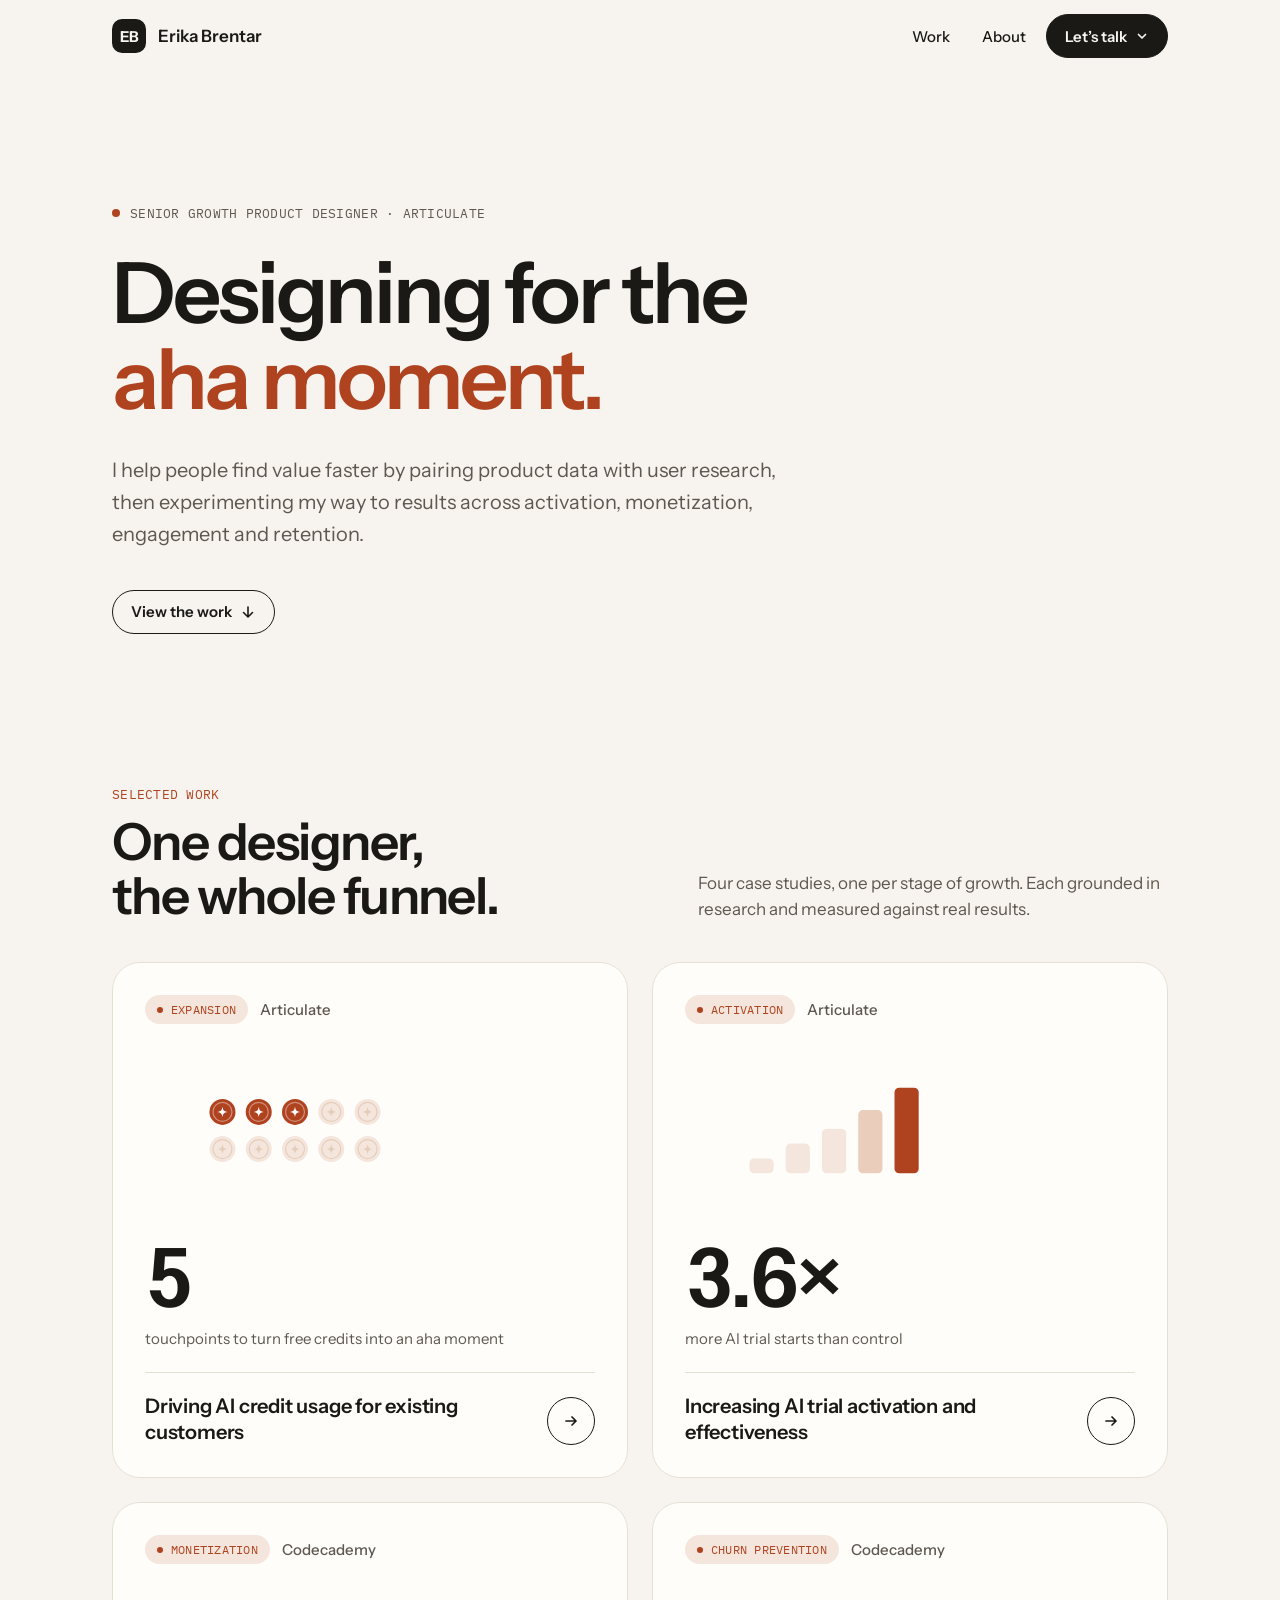
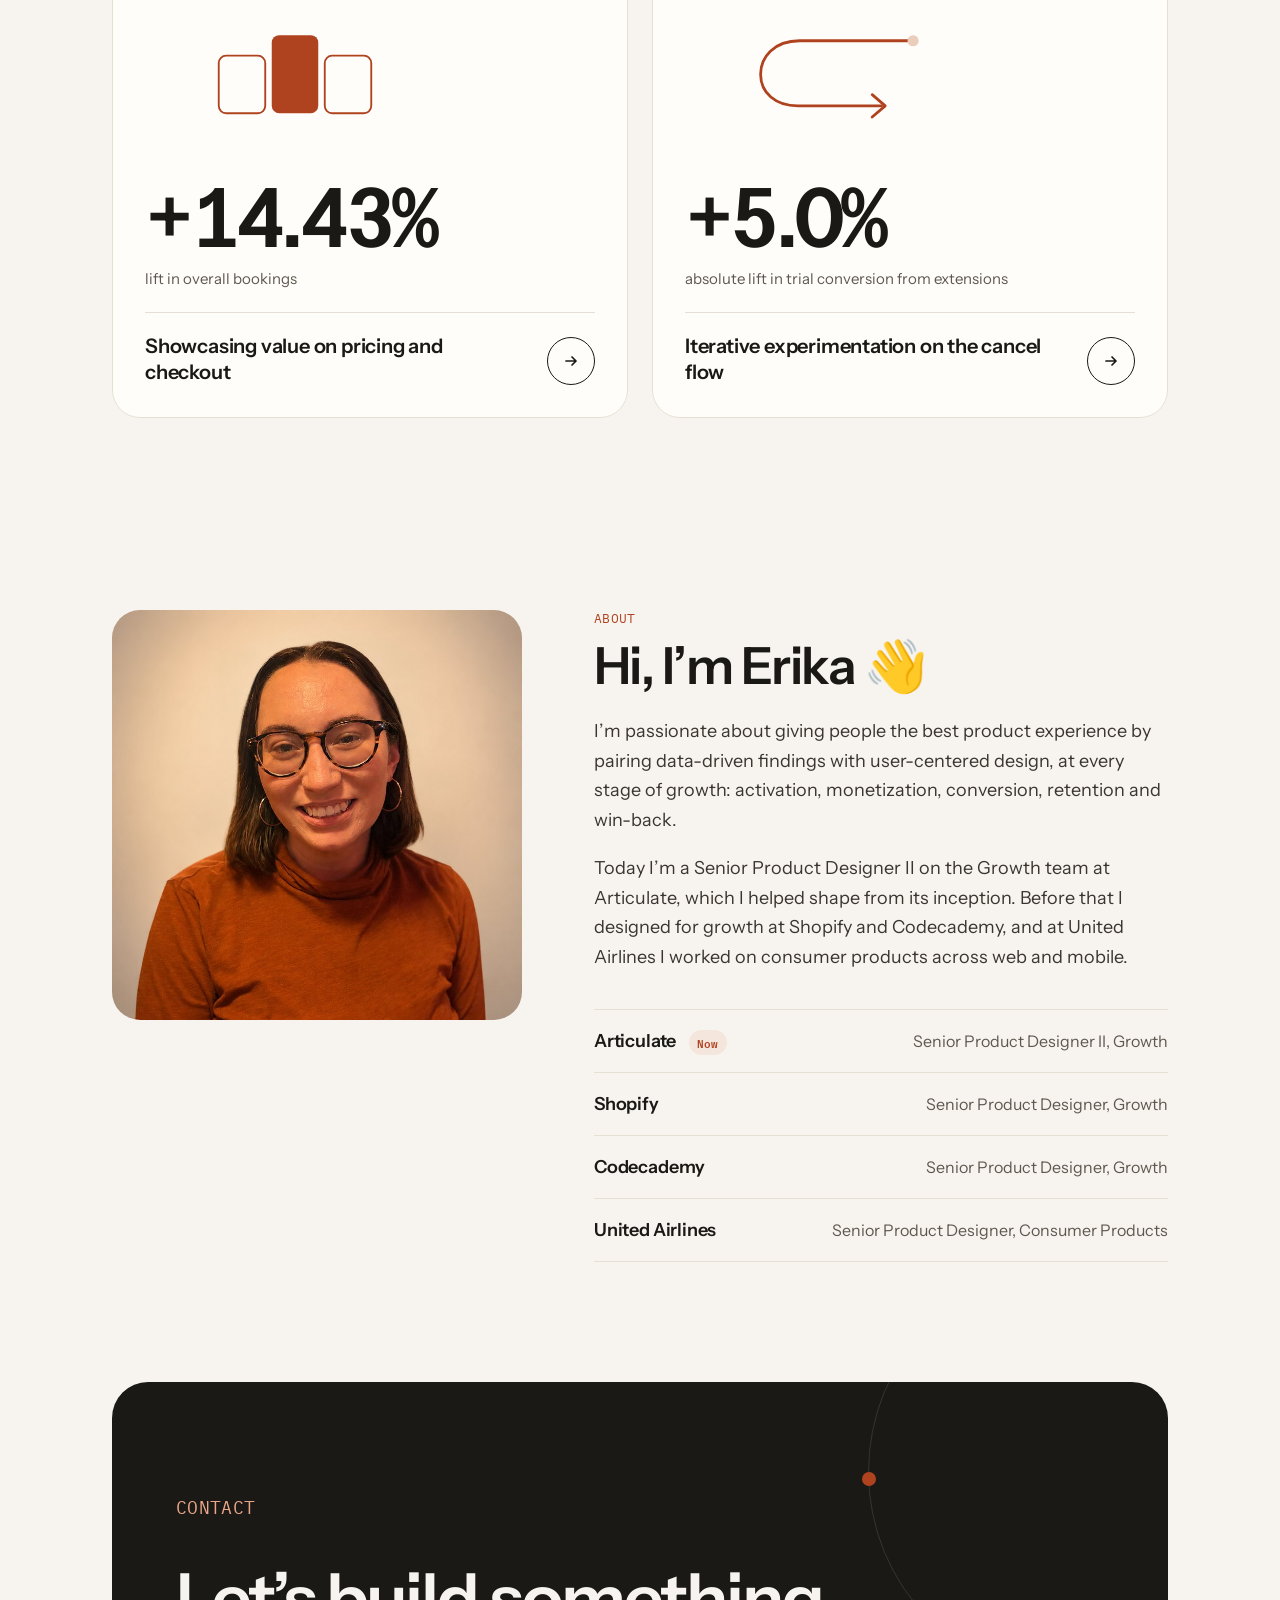
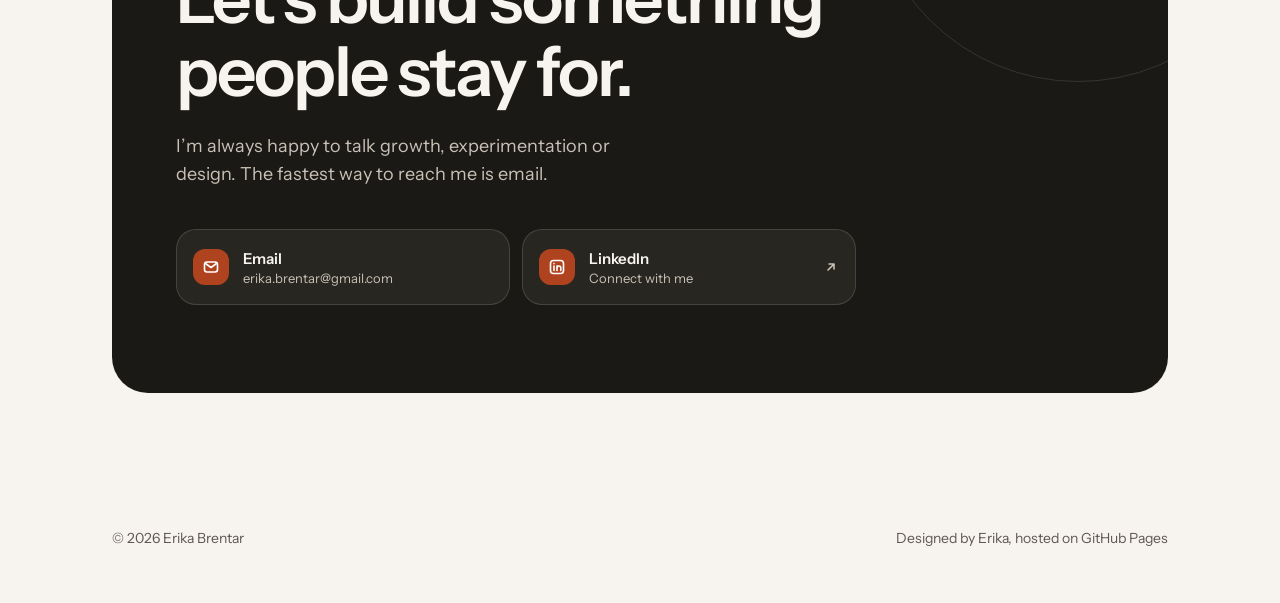
==== commit 9ad53b2c: "updated case study" ====
--- a/docs/index.html
+++ b/docs/index.html
@@ -8,7 +8,13 @@
 <meta property="og:title" content="Erika Brentar · Product Designer">
 <meta property="og:description" content="Erika Brentar is a senior product designer focused on growth: activation, monetization and churn prevention through research and experimentation.">
 <meta property="og:type" content="website">
-<meta name="twitter:card" content="summary">
+<meta property="og:url" content="https://erikabrentar.com/">
+<meta property="og:image" content="https://erikabrentar.com/og-image.png">
+<meta property="og:image:width" content="1200">
+<meta property="og:image:height" content="630">
+<meta property="og:image:alt" content="Erika Brentar, Senior Growth Product Designer. Designing for the aha moment.">
+<meta name="twitter:card" content="summary_large_image">
+<meta name="twitter:image" content="https://erikabrentar.com/og-image.png">
 <meta name="theme-color" content="#F7F4EF">
 <link rel="icon" href="favicon.ico" sizes="48x48">
 <link rel="icon" href="favicon.svg" type="image/svg+xml">
@@ -50,89 +56,92 @@
           <p data-dc-tpl="73" class="sec-kicker mono">Selected work</p>
           <h2 data-dc-tpl="74" class="h2">One designer,<br data-dc-tpl="75">the whole funnel.</h2>
         </div>
-        <p data-dc-tpl="76" class="sec-note">Four case studies, one per stage of growth. Each was researched, tested and measured.</p>
+        <p data-dc-tpl="76" class="sec-note" style="max-width: 470px;">Four case studies, one per stage of growth. Each grounded in research and measured against real results.</p>
       </div>
       <div data-dc-tpl="77" class="grid">
 
-        <button data-dc-tpl="78" id="card-ai" class="card " aria-label="Open case study: Increasing AI trial activation and effectiveness">
-          <span data-dc-tpl="79" class="card-top"><span data-dc-tpl="80" class="tag mono"><span data-dc-tpl="81" class="dot"></span>Activation</span><span data-dc-tpl="82" class="co">Articulate</span></span>
-          <span data-dc-tpl="83" class="viz" aria-hidden="true"><svg data-dc-tpl="84" viewBox="0 0 200 100" fill="none"><g data-dc-tpl="85" class="bars"><rect data-dc-tpl="86" x="8" y="80" width="26" height="16" rx="5" fill="#F4E6DC"></rect><rect data-dc-tpl="87" x="47" y="64" width="26" height="32" rx="5" fill="#F4E6DC"></rect><rect data-dc-tpl="88" x="86" y="48" width="26" height="48" rx="5" fill="#F4E6DC"></rect><rect data-dc-tpl="89" x="125" y="28" width="26" height="68" rx="5" fill="#EBCDBB"></rect><rect data-dc-tpl="90" x="164" y="4" width="26" height="92" rx="5" fill="currentColor"></rect></g></svg></span>
-          <span data-dc-tpl="91" class="metric">4×</span>
-          <span data-dc-tpl="92" class="mlabel">more AI trial starts than control</span>
-          <span data-dc-tpl="93" class="card-foot"><span data-dc-tpl="94" class="ctitle">Increasing AI trial activation and effectiveness</span><span data-dc-tpl="95" class="arrow" aria-hidden="true"><svg data-dc-tpl="96" width="18" height="18" viewBox="0 0 18 18" fill="none"><path data-dc-tpl="97" d="M4 9h10M10 5l4 4-4 4" stroke="currentColor" stroke-width="1.7" stroke-linecap="round" stroke-linejoin="round"></path></svg></span></span>
+        <button data-dc-tpl="78" id="card-credits" class="card " aria-label="Open case study: Driving AI credit usage for existing customers">
+          <span data-dc-tpl="79" class="card-top"><span data-dc-tpl="80" class="tag mono"><span data-dc-tpl="81" class="dot"></span>Expansion</span><span data-dc-tpl="82" class="co">Articulate</span></span>
+          <span data-dc-tpl="83" class="viz" aria-hidden="true"><svg data-dc-tpl="84" viewBox="0 0 200 100" fill="none"><g data-dc-tpl="85" class="cred"><g data-dc-tpl="86" class="coin u"><circle data-dc-tpl="87" class="b" cx="22" cy="30" r="14"></circle><circle data-dc-tpl="88" class="r" cx="22" cy="30" r="10.2" stroke-width="1.3" fill="none"></circle><path data-dc-tpl="89" class="s" transform="translate(22 30)" d="M0 -5.6C.9 -1.3 1.3 -.9 5.6 0C1.3 .9 .9 1.3 0 5.6C-.9 1.3 -1.3 .9 -5.6 0C-1.3 -.9 -.9 -1.3 0 -5.6Z"></path></g><g data-dc-tpl="90" class="coin u"><circle data-dc-tpl="91" class="b" cx="61" cy="30" r="14"></circle><circle data-dc-tpl="92" class="r" cx="61" cy="30" r="10.2" stroke-width="1.3" fill="none"></circle><path data-dc-tpl="93" class="s" transform="translate(61 30)" d="M0 -5.6C.9 -1.3 1.3 -.9 5.6 0C1.3 .9 .9 1.3 0 5.6C-.9 1.3 -1.3 .9 -5.6 0C-1.3 -.9 -.9 -1.3 0 -5.6Z"></path></g><g data-dc-tpl="94" class="coin u"><circle data-dc-tpl="95" class="b" cx="100" cy="30" r="14"></circle><circle data-dc-tpl="96" class="r" cx="100" cy="30" r="10.2" stroke-width="1.3" fill="none"></circle><path data-dc-tpl="97" class="s" transform="translate(100 30)" d="M0 -5.6C.9 -1.3 1.3 -.9 5.6 0C1.3 .9 .9 1.3 0 5.6C-.9 1.3 -1.3 .9 -5.6 0C-1.3 -.9 -.9 -1.3 0 -5.6Z"></path></g><g data-dc-tpl="98" class="coin f"><circle data-dc-tpl="99" class="b" cx="139" cy="30" r="14"></circle><circle data-dc-tpl="100" class="r" cx="139" cy="30" r="10.2" stroke-width="1.3" fill="none"></circle><path data-dc-tpl="101" class="s" transform="translate(139 30)" d="M0 -5.6C.9 -1.3 1.3 -.9 5.6 0C1.3 .9 .9 1.3 0 5.6C-.9 1.3 -1.3 .9 -5.6 0C-1.3 -.9 -.9 -1.3 0 -5.6Z"></path></g><g data-dc-tpl="102" class="coin f"><circle data-dc-tpl="103" class="b" cx="178" cy="30" r="14"></circle><circle data-dc-tpl="104" class="r" cx="178" cy="30" r="10.2" stroke-width="1.3" fill="none"></circle><path data-dc-tpl="105" class="s" transform="translate(178 30)" d="M0 -5.6C.9 -1.3 1.3 -.9 5.6 0C1.3 .9 .9 1.3 0 5.6C-.9 1.3 -1.3 .9 -5.6 0C-1.3 -.9 -.9 -1.3 0 -5.6Z"></path></g><g data-dc-tpl="106" class="coin f"><circle data-dc-tpl="107" class="b" cx="22" cy="70" r="14"></circle><circle data-dc-tpl="108" class="r" cx="22" cy="70" r="10.2" stroke-width="1.3" fill="none"></circle><path data-dc-tpl="109" class="s" transform="translate(22 70)" d="M0 -5.6C.9 -1.3 1.3 -.9 5.6 0C1.3 .9 .9 1.3 0 5.6C-.9 1.3 -1.3 .9 -5.6 0C-1.3 -.9 -.9 -1.3 0 -5.6Z"></path></g><g data-dc-tpl="110" class="coin f"><circle data-dc-tpl="111" class="b" cx="61" cy="70" r="14"></circle><circle data-dc-tpl="112" class="r" cx="61" cy="70" r="10.2" stroke-width="1.3" fill="none"></circle><path data-dc-tpl="113" class="s" transform="translate(61 70)" d="M0 -5.6C.9 -1.3 1.3 -.9 5.6 0C1.3 .9 .9 1.3 0 5.6C-.9 1.3 -1.3 .9 -5.6 0C-1.3 -.9 -.9 -1.3 0 -5.6Z"></path></g><g data-dc-tpl="114" class="coin f"><circle data-dc-tpl="115" class="b" cx="100" cy="70" r="14"></circle><circle data-dc-tpl="116" class="r" cx="100" cy="70" r="10.2" stroke-width="1.3" fill="none"></circle><path data-dc-tpl="117" class="s" transform="translate(100 70)" d="M0 -5.6C.9 -1.3 1.3 -.9 5.6 0C1.3 .9 .9 1.3 0 5.6C-.9 1.3 -1.3 .9 -5.6 0C-1.3 -.9 -.9 -1.3 0 -5.6Z"></path></g><g data-dc-tpl="118" class="coin f"><circle data-dc-tpl="119" class="b" cx="139" cy="70" r="14"></circle><circle data-dc-tpl="120" class="r" cx="139" cy="70" r="10.2" stroke-width="1.3" fill="none"></circle><path data-dc-tpl="121" class="s" transform="translate(139 70)" d="M0 -5.6C.9 -1.3 1.3 -.9 5.6 0C1.3 .9 .9 1.3 0 5.6C-.9 1.3 -1.3 .9 -5.6 0C-1.3 -.9 -.9 -1.3 0 -5.6Z"></path></g><g data-dc-tpl="122" class="coin f"><circle data-dc-tpl="123" class="b" cx="178" cy="70" r="14"></circle><circle data-dc-tpl="124" class="r" cx="178" cy="70" r="10.2" stroke-width="1.3" fill="none"></circle><path data-dc-tpl="125" class="s" transform="translate(178 70)" d="M0 -5.6C.9 -1.3 1.3 -.9 5.6 0C1.3 .9 .9 1.3 0 5.6C-.9 1.3 -1.3 .9 -5.6 0C-1.3 -.9 -.9 -1.3 0 -5.6Z"></path></g></g></svg></span>
+          <span data-dc-tpl="126" class="metric">5</span>
+          <span data-dc-tpl="127" class="mlabel">touchpoints to turn free credits into an aha moment</span>
+          <span data-dc-tpl="128" class="card-foot"><span data-dc-tpl="129" class="ctitle">Driving AI credit usage for existing customers</span><span data-dc-tpl="130" class="arrow" aria-hidden="true"><svg data-dc-tpl="131" width="18" height="18" viewBox="0 0 18 18" fill="none"><path data-dc-tpl="132" d="M4 9h10M10 5l4 4-4 4" stroke="currentColor" stroke-width="1.7" stroke-linecap="round" stroke-linejoin="round"></path></svg></span></span>
         </button>
 
-        <button data-dc-tpl="98" id="card-pricing" class="card " aria-label="Open case study: Showcasing value on pricing and checkout">
-          <span data-dc-tpl="99" class="card-top"><span data-dc-tpl="100" class="tag mono"><span data-dc-tpl="101" class="dot"></span>Monetization</span><span data-dc-tpl="102" class="co">Codecademy</span></span>
-          <span data-dc-tpl="103" class="viz" aria-hidden="true"><svg data-dc-tpl="104" viewBox="0 0 200 100" fill="none"><g data-dc-tpl="105" class="tiers"><rect data-dc-tpl="106" class="side" x="18" y="34" width="50" height="62" rx="8" stroke="currentColor" stroke-width="2" fill="#FFFDFA"></rect><rect data-dc-tpl="107" class="mid" x="75" y="12" width="50" height="84" rx="8" fill="currentColor"></rect><rect data-dc-tpl="108" class="side" x="132" y="34" width="50" height="62" rx="8" stroke="currentColor" stroke-width="2" fill="#FFFDFA"></rect></g></svg></span>
-          <span data-dc-tpl="109" class="metric">+15.97%</span>
-          <span data-dc-tpl="110" class="mlabel">lift in overall bookings</span>
-          <span data-dc-tpl="111" class="card-foot"><span data-dc-tpl="112" class="ctitle">Showcasing value on pricing and checkout</span><span data-dc-tpl="113" class="arrow" aria-hidden="true"><svg data-dc-tpl="114" width="18" height="18" viewBox="0 0 18 18" fill="none"><path data-dc-tpl="115" d="M4 9h10M10 5l4 4-4 4" stroke="currentColor" stroke-width="1.7" stroke-linecap="round" stroke-linejoin="round"></path></svg></span></span>
+        <button data-dc-tpl="133" id="card-ai" class="card " aria-label="Open case study: Increasing AI trial activation and effectiveness">
+          <span data-dc-tpl="134" class="card-top"><span data-dc-tpl="135" class="tag mono"><span data-dc-tpl="136" class="dot"></span>Activation</span><span data-dc-tpl="137" class="co">Articulate</span></span>
+          <span data-dc-tpl="138" class="viz" aria-hidden="true"><svg data-dc-tpl="139" viewBox="0 0 200 100" fill="none"><g data-dc-tpl="140" class="bars"><rect data-dc-tpl="141" x="8" y="80" width="26" height="16" rx="5" fill="#F4E6DC"></rect><rect data-dc-tpl="142" x="47" y="64" width="26" height="32" rx="5" fill="#F4E6DC"></rect><rect data-dc-tpl="143" x="86" y="48" width="26" height="48" rx="5" fill="#F4E6DC"></rect><rect data-dc-tpl="144" x="125" y="28" width="26" height="68" rx="5" fill="#EBCDBB"></rect><rect data-dc-tpl="145" x="164" y="4" width="26" height="92" rx="5" fill="currentColor"></rect></g></svg></span>
+          <span data-dc-tpl="146" class="metric">4×</span>
+          <span data-dc-tpl="147" class="mlabel">more AI trial starts than control</span>
+          <span data-dc-tpl="148" class="card-foot"><span data-dc-tpl="149" class="ctitle">Increasing AI trial activation and effectiveness</span><span data-dc-tpl="150" class="arrow" aria-hidden="true"><svg data-dc-tpl="151" width="18" height="18" viewBox="0 0 18 18" fill="none"><path data-dc-tpl="152" d="M4 9h10M10 5l4 4-4 4" stroke="currentColor" stroke-width="1.7" stroke-linecap="round" stroke-linejoin="round"></path></svg></span></span>
+        </button>
+
+        <button data-dc-tpl="153" id="card-pricing" class="card " aria-label="Open case study: Showcasing value on pricing and checkout">
+          <span data-dc-tpl="154" class="card-top"><span data-dc-tpl="155" class="tag mono"><span data-dc-tpl="156" class="dot"></span>Monetization</span><span data-dc-tpl="157" class="co">Codecademy</span></span>
+          <span data-dc-tpl="158" class="viz" aria-hidden="true"><svg data-dc-tpl="159" viewBox="0 0 200 100" fill="none"><g data-dc-tpl="160" class="tiers"><rect data-dc-tpl="161" class="side" x="18" y="34" width="50" height="62" rx="8" stroke="currentColor" stroke-width="2" fill="#FFFDFA"></rect><rect data-dc-tpl="162" class="mid" x="75" y="12" width="50" height="84" rx="8" fill="currentColor"></rect><rect data-dc-tpl="163" class="side" x="132" y="34" width="50" height="62" rx="8" stroke="currentColor" stroke-width="2" fill="#FFFDFA"></rect></g></svg></span>
+          <span data-dc-tpl="164" class="metric">+15.97%</span>
+          <span data-dc-tpl="165" class="mlabel">lift in overall bookings</span>
+          <span data-dc-tpl="166" class="card-foot"><span data-dc-tpl="167" class="ctitle">Showcasing value on pricing and checkout</span><span data-dc-tpl="168" class="arrow" aria-hidden="true"><svg data-dc-tpl="169" width="18" height="18" viewBox="0 0 18 18" fill="none"><path data-dc-tpl="170" d="M4 9h10M10 5l4 4-4 4" stroke="currentColor" stroke-width="1.7" stroke-linecap="round" stroke-linejoin="round"></path></svg></span></span>
         </button>
 
 
-        <button data-dc-tpl="116" id="card-cancel" class="card " aria-label="Open case study: Iterative experimentation on the cancel flow">
-          <span data-dc-tpl="117" class="card-top"><span data-dc-tpl="118" class="tag mono"><span data-dc-tpl="119" class="dot"></span>Churn prevention</span><span data-dc-tpl="120" class="co">Codecademy</span></span>
-          <span data-dc-tpl="121" class="viz" aria-hidden="true"><svg data-dc-tpl="122" viewBox="0 0 200 100" fill="none"><path data-dc-tpl="123" class="draw" d="M184 18 H 62 C 34 18 20 36 20 54 C 20 74 36 88 60 88 H 150" stroke="currentColor" stroke-width="3" stroke-linecap="round" stroke-linejoin="round"></path><path data-dc-tpl="124" d="M140 76 L 154 88 L 140 100" stroke="currentColor" stroke-width="3" stroke-linecap="round" stroke-linejoin="round"></path><circle data-dc-tpl="125" cx="184" cy="18" r="6" fill="#EBCDBB"></circle></svg></span>
-          <span data-dc-tpl="126" class="metric">+5.5%</span>
-          <span data-dc-tpl="127" class="mlabel">absolute lift in trial conversion from extensions</span>
-          <span data-dc-tpl="128" class="card-foot"><span data-dc-tpl="129" class="ctitle">Iterative experimentation on the cancel flow</span><span data-dc-tpl="130" class="arrow" aria-hidden="true"><svg data-dc-tpl="131" width="18" height="18" viewBox="0 0 18 18" fill="none"><path data-dc-tpl="132" d="M4 9h10M10 5l4 4-4 4" stroke="currentColor" stroke-width="1.7" stroke-linecap="round" stroke-linejoin="round"></path></svg></span></span>
+        <button data-dc-tpl="171" id="card-cancel" class="card " aria-label="Open case study: Iterative experimentation on the cancel flow">
+          <span data-dc-tpl="172" class="card-top"><span data-dc-tpl="173" class="tag mono"><span data-dc-tpl="174" class="dot"></span>Churn prevention</span><span data-dc-tpl="175" class="co">Codecademy</span></span>
+          <span data-dc-tpl="176" class="viz" aria-hidden="true"><svg data-dc-tpl="177" viewBox="0 0 200 100" fill="none"><path data-dc-tpl="178" class="draw" d="M184 18 H 62 C 34 18 20 36 20 54 C 20 74 36 88 60 88 H 150" stroke="currentColor" stroke-width="3" stroke-linecap="round" stroke-linejoin="round"></path><path data-dc-tpl="179" d="M140 76 L 154 88 L 140 100" stroke="currentColor" stroke-width="3" stroke-linecap="round" stroke-linejoin="round"></path><circle data-dc-tpl="180" cx="184" cy="18" r="6" fill="#EBCDBB"></circle></svg></span>
+          <span data-dc-tpl="181" class="metric">+5.5%</span>
+          <span data-dc-tpl="182" class="mlabel">absolute lift in trial conversion from extensions</span>
+          <span data-dc-tpl="183" class="card-foot"><span data-dc-tpl="184" class="ctitle">Iterative experimentation on the cancel flow</span><span data-dc-tpl="185" class="arrow" aria-hidden="true"><svg data-dc-tpl="186" width="18" height="18" viewBox="0 0 18 18" fill="none"><path data-dc-tpl="187" d="M4 9h10M10 5l4 4-4 4" stroke="currentColor" stroke-width="1.7" stroke-linecap="round" stroke-linejoin="round"></path></svg></span></span>
         </button>
-        <div data-dc-tpl="133" id="card-soon" class="card card-soon">
-          <span data-dc-tpl="134" class="card-top"><span data-dc-tpl="135" class="tag tag-soon mono"><span data-dc-tpl="136" class="dot"></span>In progress</span></span>
-          <span data-dc-tpl="137" class="viz" aria-hidden="true"><svg data-dc-tpl="138" viewBox="0 0 200 100" fill="none"><rect data-dc-tpl="139" x="40" y="10" width="120" height="80" rx="14" stroke="currentColor" stroke-width="2" stroke-dasharray="6 7"></rect><path data-dc-tpl="140" d="M100 38 V 62 M88 50 H 112" stroke="currentColor" stroke-width="2.5" stroke-linecap="round"></path></svg></span>
-          <span data-dc-tpl="141" class="card-foot"><span data-dc-tpl="142" class="ctitle">New case study coming soon</span></span>
-        </div>
 
       </div>
     </div>
   </section>
 
-  <section data-dc-tpl="143" class="sec" id="about">
-    <div data-dc-tpl="144" class="wrap about">
-      <div data-dc-tpl="145" class="photo reveal"><img data-dc-tpl="146" src="img/photo.jpg" alt="Erika Brentar smiling, wearing round tortoiseshell glasses and a rust turtleneck"></div>
-      <div data-dc-tpl="147" class="reveal">
-        <p data-dc-tpl="148" class="sec-kicker mono">About</p>
-        <h2 data-dc-tpl="149" class="hi">Hi, I’m Erika <span data-dc-tpl="150" class="wave" aria-hidden="true">👋</span></h2>
-        <p data-dc-tpl="151" class="body">I’m passionate about giving people the best product experience by pairing data-driven findings with user-centered design, at every stage of growth: activation, monetization, conversion, retention and win-back.</p>
-        <p data-dc-tpl="152" class="body">Today I’m a Senior Product Designer II on the Growth team at Articulate, which I helped shape from its inception. Before that I designed for growth at Shopify and Codecademy, and at United Airlines I worked on consumer products across web and mobile.</p>
-        <div data-dc-tpl="153" class="xp">
-          <div data-dc-tpl="154" class="xp-row"><span data-dc-tpl="155" class="xp-co">Articulate <span data-dc-tpl="156" class="now mono">Now</span></span><span data-dc-tpl="157" class="xp-role">Senior Product Designer II, Growth</span></div>
-          <div data-dc-tpl="158" class="xp-row"><span data-dc-tpl="159" class="xp-co">Shopify</span><span data-dc-tpl="160" class="xp-role">Senior Product Designer, Growth</span></div>
-          <div data-dc-tpl="161" class="xp-row"><span data-dc-tpl="162" class="xp-co">Codecademy</span><span data-dc-tpl="163" class="xp-role">Senior Product Designer, Growth</span></div>
-          <div data-dc-tpl="164" class="xp-row"><span data-dc-tpl="165" class="xp-co">United Airlines</span><span data-dc-tpl="166" class="xp-role">Senior Product Designer, Consumer Products</span></div>
+  <section data-dc-tpl="188" class="sec" id="about">
+    <div data-dc-tpl="189" class="wrap about">
+      <div data-dc-tpl="190" class="photo reveal"><img data-dc-tpl="191" src="img/photo.jpg" alt="Erika Brentar smiling, wearing round tortoiseshell glasses and a rust turtleneck"></div>
+      <div data-dc-tpl="192" class="reveal">
+        <p data-dc-tpl="193" class="sec-kicker mono">About</p>
+        <h2 data-dc-tpl="194" class="hi">Hi, I’m Erika <span data-dc-tpl="195" class="wave" aria-hidden="true">👋</span></h2>
+        <p data-dc-tpl="196" class="body">I’m passionate about giving people the best product experience by pairing data-driven findings with user-centered design, at every stage of growth: activation, monetization, conversion, retention and win-back.</p>
+        <p data-dc-tpl="197" class="body">Today I’m a Senior Product Designer II on the Growth team at Articulate, which I helped shape from its inception. Before that I designed for growth at Shopify and Codecademy, and at United Airlines I worked on consumer products across web and mobile.</p>
+        <div data-dc-tpl="198" class="xp">
+          <div data-dc-tpl="199" class="xp-row"><span data-dc-tpl="200" class="xp-co">Articulate <span data-dc-tpl="201" class="now mono">Now</span></span><span data-dc-tpl="202" class="xp-role">Senior Product Designer II, Growth</span></div>
+          <div data-dc-tpl="203" class="xp-row"><span data-dc-tpl="204" class="xp-co">Shopify</span><span data-dc-tpl="205" class="xp-role">Senior Product Designer, Growth</span></div>
+          <div data-dc-tpl="206" class="xp-row"><span data-dc-tpl="207" class="xp-co">Codecademy</span><span data-dc-tpl="208" class="xp-role">Senior Product Designer, Growth</span></div>
+          <div data-dc-tpl="209" class="xp-row"><span data-dc-tpl="210" class="xp-co">United Airlines</span><span data-dc-tpl="211" class="xp-role">Senior Product Designer, Consumer Products</span></div>
         </div>
       </div>
     </div>
   </section>
 
-  <section data-dc-tpl="167" class="sec" id="contact" style="padding-top: 24px;">
-    <div data-dc-tpl="168" class="wrap">
-      <div data-dc-tpl="169" class="contact reveal">
-        <div data-dc-tpl="170" class="orb" aria-hidden="true"></div>
-        <p data-dc-tpl="171" class="sec-kicker mono" style="color: rgb(233, 166, 136);">Contact</p>
-        <h2 data-dc-tpl="172" class="h2">Let’s build something people stay for.</h2>
-        <p data-dc-tpl="173">I’m always happy to talk growth, experimentation or design. The fastest way to reach me is email.</p>
-        <div data-dc-tpl="174" class="ctiles">
-          <div data-dc-tpl="175" class="mrow">
-            <a data-dc-tpl="176" class="mi ct" href="mailto:erika.brentar@gmail.com?subject=Hello%20from%20your%20portfolio"><span data-dc-tpl="177" class="ic" aria-hidden="true"><svg data-dc-tpl="178" width="18" height="18" viewBox="0 0 18 18" fill="none"><rect data-dc-tpl="179" x="2.5" y="4" width="13" height="10" rx="2.5" stroke="currentColor" stroke-width="1.6"></rect><path data-dc-tpl="180" d="m3.5 5.5 5.5 4 5.5-4" stroke="currentColor" stroke-width="1.6" stroke-linecap="round" stroke-linejoin="round"></path></svg></span><span data-dc-tpl="181"><span data-dc-tpl="182" class="mt">Email</span><span data-dc-tpl="183" class="ms">erika.brentar@gmail.com</span></span></a>
-            <button data-dc-tpl="184" class="cp " aria-label="Copy email">
+  <section data-dc-tpl="212" class="sec" id="contact" style="padding-top: 24px;">
+    <div data-dc-tpl="213" class="wrap">
+      <div data-dc-tpl="214" class="contact reveal">
+        <div data-dc-tpl="215" class="orb" aria-hidden="true"></div>
+        <p data-dc-tpl="216" class="sec-kicker mono" style="color: rgb(233, 166, 136);">Contact</p>
+        <h2 data-dc-tpl="217" class="h2">Let’s build something people stay for.</h2>
+        <p data-dc-tpl="218">I’m always happy to talk growth, experimentation or design. The fastest way to reach me is email.</p>
+        <div data-dc-tpl="219" class="ctiles">
+          <div data-dc-tpl="220" class="mrow">
+            <a data-dc-tpl="221" class="mi ct" href="mailto:erika.brentar@gmail.com?subject=Hello%20from%20your%20portfolio"><span data-dc-tpl="222" class="ic" aria-hidden="true"><svg data-dc-tpl="223" width="18" height="18" viewBox="0 0 18 18" fill="none"><rect data-dc-tpl="224" x="2.5" y="4" width="13" height="10" rx="2.5" stroke="currentColor" stroke-width="1.6"></rect><path data-dc-tpl="225" d="m3.5 5.5 5.5 4 5.5-4" stroke="currentColor" stroke-width="1.6" stroke-linecap="round" stroke-linejoin="round"></path></svg></span><span data-dc-tpl="226"><span data-dc-tpl="227" class="mt">Email</span><span data-dc-tpl="228" class="ms">erika.brentar@gmail.com</span></span></a>
+            <button data-dc-tpl="229" class="cp " aria-label="Copy email">
               
               
-                <svg data-dc-tpl="189" width="16" height="16" viewBox="0 0 18 18" fill="none" aria-hidden="true"><rect data-dc-tpl="190" x="6" y="6" width="9" height="9" rx="2" stroke="currentColor" stroke-width="1.6"></rect><path data-dc-tpl="191" d="M12 6V4.5A1.5 1.5 0 0 0 10.5 3h-6A1.5 1.5 0 0 0 3 4.5v6A1.5 1.5 0 0 0 4.5 12H6" stroke="currentColor" stroke-width="1.6"></path></svg>
+                <svg data-dc-tpl="234" width="16" height="16" viewBox="0 0 18 18" fill="none" aria-hidden="true"><rect data-dc-tpl="235" x="6" y="6" width="9" height="9" rx="2" stroke="currentColor" stroke-width="1.6"></rect><path data-dc-tpl="236" d="M12 6V4.5A1.5 1.5 0 0 0 10.5 3h-6A1.5 1.5 0 0 0 3 4.5v6A1.5 1.5 0 0 0 4.5 12H6" stroke="currentColor" stroke-width="1.6"></path></svg>
               
-              <span data-dc-tpl="192" class="tip" aria-hidden="true">Copy email</span>
+              <span data-dc-tpl="237" class="tip" aria-hidden="true">Copy email</span>
             </button>
           </div>
-          <a data-dc-tpl="193" class="mi ct" href="https://www.linkedin.com/in/erikabrentar/" target="_blank" rel="noopener"><span data-dc-tpl="194" class="ic" aria-hidden="true"><svg data-dc-tpl="195" width="18" height="18" viewBox="0 0 18 18" fill="none"><rect data-dc-tpl="196" x="2.5" y="2.5" width="13" height="13" rx="3" stroke="currentColor" stroke-width="1.6"></rect><path data-dc-tpl="197" d="M6 8v4.5M6 5.6v.1M9 12.5V8m0 2.2c0-1.3.9-2.2 2-2.2s1.8.8 1.8 2v2.5" stroke="currentColor" stroke-width="1.6" stroke-linecap="round"></path></svg></span><span data-dc-tpl="198" style="flex: 1 1 0%;"><span data-dc-tpl="199" class="mt">LinkedIn</span><span data-dc-tpl="200" class="ms">Connect with me</span></span><svg data-dc-tpl="201" class="ext" width="16" height="16" viewBox="0 0 16 16" fill="none" aria-hidden="true"><path data-dc-tpl="202" d="M5 11 11 5M6 5h5v5" stroke="currentColor" stroke-width="1.6" stroke-linecap="round" stroke-linejoin="round"></path></svg></a>
+          <a data-dc-tpl="238" class="mi ct" href="https://www.linkedin.com/in/erikabrentar/" target="_blank" rel="noopener"><span data-dc-tpl="239" class="ic" aria-hidden="true"><svg data-dc-tpl="240" width="18" height="18" viewBox="0 0 18 18" fill="none"><rect data-dc-tpl="241" x="2.5" y="2.5" width="13" height="13" rx="3" stroke="currentColor" stroke-width="1.6"></rect><path data-dc-tpl="242" d="M6 8v4.5M6 5.6v.1M9 12.5V8m0 2.2c0-1.3.9-2.2 2-2.2s1.8.8 1.8 2v2.5" stroke="currentColor" stroke-width="1.6" stroke-linecap="round"></path></svg></span><span data-dc-tpl="243" style="flex: 1 1 0%;"><span data-dc-tpl="244" class="mt">LinkedIn</span><span data-dc-tpl="245" class="ms">Connect with me</span></span><svg data-dc-tpl="246" class="ext" width="16" height="16" viewBox="0 0 16 16" fill="none" aria-hidden="true"><path data-dc-tpl="247" d="M5 11 11 5M6 5h5v5" stroke="currentColor" stroke-width="1.6" stroke-linecap="round" stroke-linejoin="round"></path></svg></a>
         </div>
       </div>
     </div>
-  </section></main><footer data-dc-tpl="203" class="wrap foot">
-  <span data-dc-tpl="204">© 2026 Erika Brentar</span>
-  <span data-dc-tpl="205">Designed by Erika, hosted on GitHub Pages</span></footer></div>
+  </section></main><footer data-dc-tpl="248" class="wrap foot">
+  <span data-dc-tpl="249">© 2026 Erika Brentar</span>
+  <span data-dc-tpl="250">Designed by Erika, hosted on GitHub Pages</span></footer></div>
 <script>
-window.EB_GATE = {"bar": "<div data-dc-tpl=\"208\" class=\"ov-bar\">\n      <div data-dc-tpl=\"209\" class=\"ov-bar-in\">\n        <button data-dc-tpl=\"210\" class=\"back\"><svg data-dc-tpl=\"211\" width=\"18\" height=\"18\" viewBox=\"0 0 18 18\" fill=\"none\" aria-hidden=\"true\"><path data-dc-tpl=\"212\" d=\"M14 9H4M8 5 4 9l4 4\" stroke=\"currentColor\" stroke-width=\"1.7\" stroke-linecap=\"round\" stroke-linejoin=\"round\"></path></svg>All work</button>\n        <span data-dc-tpl=\"213\" class=\"bar-title \">Articulate \u00b7 Increasing AI trial activation and effectiveness</span>\n      </div>\n      <div data-dc-tpl=\"214\" class=\"prog\" style=\"transform: scaleX(0);\"></div>\n    </div>", "gate": "<div data-dc-tpl=\"229\" class=\"gate-wrap\">\n          <div data-dc-tpl=\"230\" class=\"gate \">\n            <div data-dc-tpl=\"231\" class=\"lock\" aria-hidden=\"true\"><svg data-dc-tpl=\"232\" width=\"26\" height=\"26\" viewBox=\"0 0 24 24\" fill=\"none\"><rect data-dc-tpl=\"233\" x=\"4.5\" y=\"10.5\" width=\"15\" height=\"10\" rx=\"3\" stroke=\"currentColor\" stroke-width=\"1.8\"></rect><path data-dc-tpl=\"234\" d=\"M8 10.5V8a4 4 0 0 1 8 0v2.5\" stroke=\"currentColor\" stroke-width=\"1.8\" stroke-linecap=\"round\"></path><circle data-dc-tpl=\"235\" cx=\"12\" cy=\"15.5\" r=\"1.4\" fill=\"currentColor\"></circle></svg></div>\n            <label data-dc-tpl=\"236\" class=\"sr\" for=\"pw\">Password</label>\n            <div data-dc-tpl=\"237\" class=\"field\">\n              <input data-dc-tpl=\"238\" id=\"pw\" type=\"password\" placeholder=\"Enter password\" autocomplete=\"off\" value=\"\">\n              <button data-dc-tpl=\"239\" class=\"pill pill-dark\" type=\"button\">Unlock</button>\n            </div>\n            \n            <p data-dc-tpl=\"242\" class=\"small\">Need access? <a data-dc-tpl=\"243\" href=\"mailto:erika.brentar@gmail.com?subject=Portfolio%20password%20request\">Email me for the password</a></p>\n          </div>\n        </div>"};
+window.EB_GATE = {"bar": "<div data-dc-tpl=\"253\" class=\"ov-bar\">\n      <div data-dc-tpl=\"254\" class=\"ov-bar-in\">\n        <button data-dc-tpl=\"255\" class=\"back\"><svg data-dc-tpl=\"256\" width=\"18\" height=\"18\" viewBox=\"0 0 18 18\" fill=\"none\" aria-hidden=\"true\"><path data-dc-tpl=\"257\" d=\"M14 9H4M8 5 4 9l4 4\" stroke=\"currentColor\" stroke-width=\"1.7\" stroke-linecap=\"round\" stroke-linejoin=\"round\"></path></svg>All work</button>\n        <span data-dc-tpl=\"258\" class=\"bar-title \">Articulate \u00b7 Driving AI credit usage for existing customers</span>\n      </div>\n      <div data-dc-tpl=\"259\" class=\"prog\" style=\"transform: scaleX(0);\"></div>\n    </div>", "gate": "<div data-dc-tpl=\"274\" class=\"gate-wrap\">\n          <div data-dc-tpl=\"275\" class=\"gate \">\n            <div data-dc-tpl=\"276\" class=\"lock\" aria-hidden=\"true\"><svg data-dc-tpl=\"277\" width=\"26\" height=\"26\" viewBox=\"0 0 24 24\" fill=\"none\"><rect data-dc-tpl=\"278\" x=\"4.5\" y=\"10.5\" width=\"15\" height=\"10\" rx=\"3\" stroke=\"currentColor\" stroke-width=\"1.8\"></rect><path data-dc-tpl=\"279\" d=\"M8 10.5V8a4 4 0 0 1 8 0v2.5\" stroke=\"currentColor\" stroke-width=\"1.8\" stroke-linecap=\"round\"></path><circle data-dc-tpl=\"280\" cx=\"12\" cy=\"15.5\" r=\"1.4\" fill=\"currentColor\"></circle></svg></div>\n            <label data-dc-tpl=\"281\" class=\"sr\" for=\"pw\">Password</label>\n            <div data-dc-tpl=\"282\" class=\"field\">\n              <input data-dc-tpl=\"283\" id=\"pw\" type=\"password\" placeholder=\"Enter password\" autocomplete=\"off\" value=\"\">\n              <button data-dc-tpl=\"284\" class=\"pill pill-dark\" type=\"button\">Unlock</button>\n            </div>\n            \n            <p data-dc-tpl=\"287\" class=\"small\">Need access? <a data-dc-tpl=\"288\" href=\"mailto:erika.brentar@gmail.com?subject=Portfolio%20password%20request\">Email me for the password</a></p>\n          </div>\n        </div>"};
 window.EB_MENU = {"menu": "<div data-dc-tpl=\"21\" class=\"menu\" role=\"menu\">\n            <div data-dc-tpl=\"22\" class=\"mrow\">\n              <a data-dc-tpl=\"23\" class=\"mi\" role=\"menuitem\" href=\"mailto:erika.brentar@gmail.com?subject=Hello%20from%20your%20portfolio\"><span data-dc-tpl=\"24\" class=\"ic\" aria-hidden=\"true\"><svg data-dc-tpl=\"25\" width=\"18\" height=\"18\" viewBox=\"0 0 18 18\" fill=\"none\"><rect data-dc-tpl=\"26\" x=\"2.5\" y=\"4\" width=\"13\" height=\"10\" rx=\"2.5\" stroke=\"currentColor\" stroke-width=\"1.6\"></rect><path data-dc-tpl=\"27\" d=\"m3.5 5.5 5.5 4 5.5-4\" stroke=\"currentColor\" stroke-width=\"1.6\" stroke-linecap=\"round\" stroke-linejoin=\"round\"></path></svg></span><span data-dc-tpl=\"28\"><span data-dc-tpl=\"29\" class=\"mt\">Email</span><span data-dc-tpl=\"30\" class=\"ms\">erika.brentar@gmail.com</span></span></a>\n              <button data-dc-tpl=\"31\" class=\"cp \" aria-label=\"Copy email\">\n                \n                \n                  <svg data-dc-tpl=\"36\" width=\"16\" height=\"16\" viewBox=\"0 0 18 18\" fill=\"none\" aria-hidden=\"true\"><rect data-dc-tpl=\"37\" x=\"6\" y=\"6\" width=\"9\" height=\"9\" rx=\"2\" stroke=\"currentColor\" stroke-width=\"1.6\"></rect><path data-dc-tpl=\"38\" d=\"M12 6V4.5A1.5 1.5 0 0 0 10.5 3h-6A1.5 1.5 0 0 0 3 4.5v6A1.5 1.5 0 0 0 4.5 12H6\" stroke=\"currentColor\" stroke-width=\"1.6\"></path></svg>\n                \n                <span data-dc-tpl=\"39\" class=\"tip\" aria-hidden=\"true\">Copy email</span>\n              </button>\n            </div>\n            <a data-dc-tpl=\"40\" class=\"mi\" role=\"menuitem\" href=\"https://www.linkedin.com/in/erikabrentar/\" target=\"_blank\" rel=\"noopener\"><span data-dc-tpl=\"41\" class=\"ic\" aria-hidden=\"true\"><svg data-dc-tpl=\"42\" width=\"18\" height=\"18\" viewBox=\"0 0 18 18\" fill=\"none\"><rect data-dc-tpl=\"43\" x=\"2.5\" y=\"2.5\" width=\"13\" height=\"13\" rx=\"3\" stroke=\"currentColor\" stroke-width=\"1.6\"></rect><path data-dc-tpl=\"44\" d=\"M6 8v4.5M6 5.6v.1M9 12.5V8m0 2.2c0-1.3.9-2.2 2-2.2s1.8.8 1.8 2v2.5\" stroke=\"currentColor\" stroke-width=\"1.6\" stroke-linecap=\"round\"></path></svg></span><span data-dc-tpl=\"45\" style=\"flex: 1 1 0%;\"><span data-dc-tpl=\"46\" class=\"mt\">LinkedIn</span><span data-dc-tpl=\"47\" class=\"ms\">Connect with me</span></span><svg data-dc-tpl=\"48\" class=\"ext\" width=\"16\" height=\"16\" viewBox=\"0 0 16 16\" fill=\"none\" aria-hidden=\"true\"><path data-dc-tpl=\"49\" d=\"M5 11 11 5M6 5h5v5\" stroke=\"currentColor\" stroke-width=\"1.6\" stroke-linecap=\"round\" stroke-linejoin=\"round\"></path></svg></a>\n          </div>", "scrim": "<button data-dc-tpl=\"6\" class=\"scrim\" aria-label=\"Close menu\" tabindex=\"-1\"></button>"};
 </script>
 <script src="site.js"></script>
--- a/docs/site.css
+++ b/docs/site.css
@@ -125,6 +125,36 @@
 .card:hover .arrow{background:var(--rust);border-color:var(--rust);color:#fff;transform:rotate(-45deg)}
 .lockbadge{display:inline-flex;align-items:center;gap:6px;font-size:12px;color:var(--muted)}
 /* card viz motion */
+.cred .coin{transition:transform .35s var(--ease);transform-box:fill-box;transform-origin:center}
+.cred .coin *{transition:fill .35s var(--ease),stroke .35s var(--ease),opacity .35s var(--ease)}
+.cred .u .b{fill:currentColor}.cred .u .r{stroke:#fff;opacity:.4}.cred .u .s{fill:#fff}
+.cred .f .b{fill:#F4E6DC}.cred .f .r{stroke:#E5CDBA;opacity:1}.cred .f .s{fill:#E5CDBA}
+.card:hover .cred .f:nth-child(-n+8){transform:scale(1.06)}.card:hover .cred .f:nth-child(-n+8) .b{fill:currentColor}.card:hover .cred .f:nth-child(-n+8) .r{stroke:#fff;opacity:.4}.card:hover .cred .f:nth-child(-n+8) .s{fill:#fff}
+.card:hover .cred .coin:nth-child(4),.card:hover .cred .coin:nth-child(4) *{transition-delay:0.06s}.card:hover .cred .coin:nth-child(5),.card:hover .cred .coin:nth-child(5) *{transition-delay:0.12s}.card:hover .cred .coin:nth-child(6),.card:hover .cred .coin:nth-child(6) *{transition-delay:0.18s}.card:hover .cred .coin:nth-child(7),.card:hover .cred .coin:nth-child(7) *{transition-delay:0.24s}.card:hover .cred .coin:nth-child(8),.card:hover .cred .coin:nth-child(8) *{transition-delay:0.30s}
+.tl-when{display:inline-block;margin-left:10px;padding:3px 9px;border-radius:999px;background:var(--soft);color:var(--rust);font-size:11px;font-weight:500;letter-spacing:.03em;text-transform:uppercase;vertical-align:middle}
+.tl-when.soon{background:transparent;border:1px solid var(--line);color:var(--muted)}
+.n2-frame{position:relative}
+.n2-pause{position:absolute;left:36px;bottom:36px;z-index:2;width:40px;height:40px;border-radius:50%;border:none;display:grid;place-items:center;background:rgba(27,25,21,.78);color:#fff;cursor:pointer;box-shadow:0 6px 16px -6px rgba(0,0,0,.4);transition:background .25s,transform .3s var(--ease)}
+.n2-pause:hover{background:var(--ink);transform:scale(1.06)}
+.n2-pause:focus-visible{outline:2px solid var(--rust);outline-offset:3px}
+.n2-frame.paused .m1 .m1-top,.n2-frame.paused .n2-col,.n2-frame.paused .nudge2 .n2-sec img{animation-play-state:paused !important}
+.m1{display:block;position:relative;background:#fff}
+.m1 .n2-zoom{display:none}
+.shot .m1 .m1-base{display:block;width:100%;height:auto}
+.shot .m1 .m1-top{position:absolute;inset:0;width:100%;height:100%;animation:m1in 7s cubic-bezier(.2,.7,.2,1) infinite}
+@keyframes m1in{0%,14%{opacity:0}30%,86%{opacity:1}96%,100%{opacity:0}}
+@media (prefers-reduced-motion: reduce){.shot .m1 .m1-top{animation:none;opacity:1}}
+.nudge2{display:block;aspect-ratio:1600/1616;overflow:hidden;background:#fff}
+.nudge2 .n2-zoom{display:none}
+.n2-col{display:grid;grid-template-rows:auto 0fr auto;animation:n2rows 1.9s cubic-bezier(.45,0,.2,1) 1s both}
+.shot .nudge2 .n2-col img{width:100%;height:auto;display:block;transform:none}
+.n2-sec{min-height:0;overflow:hidden;display:block}
+.shot .nudge2 .n2-sec img{animation:n2in 1.8s cubic-bezier(.2,.7,.2,1) 1.3s both}
+@keyframes n2rows{from{grid-template-rows:auto 0fr auto}to{grid-template-rows:auto 1fr auto}}
+@keyframes n2in{from{opacity:0;transform:translateY(-12%)}to{opacity:1;transform:translateY(0)}}
+@media (prefers-reduced-motion: reduce){.n2-col{animation:none;grid-template-rows:auto 1fr auto}.shot .nudge2 .n2-sec img{animation:none;opacity:1}}
+.ph-row{display:grid;grid-template-columns:repeat(2,minmax(0,1fr));gap:14px;margin:16px 0}
+@media (max-width:820px){.ph-row{grid-template-columns:minmax(0,1fr)}}
 .bars rect{transform-box:fill-box;transform-origin:bottom;transition:transform .6s var(--ease)}
 .card:hover .bars rect{animation:grow .8s var(--ease) both}
 .card:hover .bars rect:nth-child(2){animation-delay:.06s}.card:hover .bars rect:nth-child(3){animation-delay:.12s}.card:hover .bars rect:nth-child(4){animation-delay:.18s}.card:hover .bars rect:nth-child(5){animation-delay:.24s}
@@ -202,6 +232,8 @@
 .qk-card{display:flex;flex-direction:column;background:var(--paper);border-radius:20px;padding:14px 14px 20px;animation:fadeup .6s var(--ease) both}
 .qk-card:nth-child(2){animation-delay:.08s}.qk-card:nth-child(3){animation-delay:.16s}
 .qk-vis{height:180px;border-radius:12px;overflow:hidden;background:#fff;border:1px solid var(--line)}
+.qk-coins{display:grid;place-items:center;color:var(--rust);background:linear-gradient(135deg,#FBF1EA,#FFFDFA 60%)}
+.qk-coins svg{width:78%;height:auto}
 .qk-vis img{width:100%;height:100%;object-fit:cover;object-position:top center;display:block}
 .qk-stat{display:grid;place-items:center;background:var(--soft);border-color:transparent}
 .qk-stat span{font-size:56px;font-weight:600;letter-spacing:-.04em;color:var(--rust)}
@@ -245,6 +277,7 @@
 .g-k{font-size:12px;text-transform:uppercase;color:var(--rust);margin:0 0 12px}
 .g-v{font-size:16px;line-height:1.6;color:#3A352F;margin:0}
 .g-impact{background:var(--soft)}
+.g-priv{margin:22px 0 0;font-size:14px;line-height:1.55;color:var(--muted)}
 .g-stats{display:grid;grid-template-columns:repeat(3,minmax(0,1fr));gap:24px}
 .g-stat{display:flex;flex-direction:column;gap:8px}
 .g-stat .v{font-size:44px;font-weight:600;letter-spacing:-.04em;line-height:1;color:var(--rust)}
@@ -345,7 +378,7 @@
 .offer-a,.offer-b{display:flex;gap:10px;align-items:baseline;font-size:15px;line-height:1.45;padding:6px 0;color:var(--ink)}
 .offer-k{font-size:11px;color:var(--muted);width:64px;flex:none;text-transform:uppercase}
 .ovl{position:relative;display:block;transition:transform 1s var(--ease)}
-.shot .ovl img{transform:none !important}
+.shot .ovl > img{transform:none !important}
 .shot:hover .ovl{transform:scale(1.015)}
 .ovl-gif{position:absolute;pointer-events:none;height:auto;display:block}
 .ovl-ext{left:38.95%;top:40.24%;width:22.09% !important}
@@ -376,6 +409,82 @@
 .tl-res .oc{grid-template-columns:110px minmax(0,1fr);padding:14px 0}
 .tl-res .oc:last-child{border-bottom:none}
 .tl-res .oc-v{font-size:26px}
+.frame.wide.loc-frame{padding:clamp(18px,4vw,44px)}
+.frame.loc-frame .n2-pause{left:calc(clamp(18px,4vw,44px) + 12px);bottom:calc(clamp(18px,4vw,44px) + 12px)}
+.loc-ill{width:100%;max-width:760px;margin:0 auto;display:flex;flex-direction:column;gap:18px;padding:clamp(18px,3vw,32px);border-radius:16px;background:linear-gradient(135deg,#FBF1EA,#FFFDFA 60%);box-shadow:0 1px 2px rgba(60,40,20,.06),0 22px 44px -24px rgba(60,40,20,.32)}
+.li-nudge{display:flex;align-items:center;gap:14px;padding:14px 16px;border-radius:12px;background:#fff;border:1.5px solid var(--rust)}
+.li-ic{flex:none;width:38px;height:38px;border-radius:10px;background:var(--soft);color:var(--rust);display:grid;place-items:center;font-weight:700;font-size:15px;line-height:1;position:relative}
+.li-ic small{position:absolute;right:5px;bottom:4px;font-size:10px;font-weight:600}
+.li-bars{flex:1;display:flex;flex-direction:column;gap:7px;min-width:0}
+.li-bars i,.li-card i{display:block;height:8px;border-radius:99px;background:#EADFD5}
+.li-bars i{width:62%}.li-bars i.s{width:88%;height:6px;background:#F1E8E0}
+.li-ghost{flex:none;width:44px;height:8px;border-radius:99px;background:#EADFD5}
+.li-btn{flex:none;padding:8px 14px;border-radius:99px;background:var(--rust);color:#fff;font-size:13px;font-weight:600}
+.li-chips{display:flex;flex-wrap:wrap;align-items:center;gap:8px}
+.li-pre{font-size:13px;font-weight:600;color:var(--ink);margin-right:4px}
+.li-chip{padding:5px 12px;border-radius:99px;border:1px solid var(--line);background:#fff;color:var(--muted);font-size:12.5px;font-weight:500;animation:lichip 10s infinite}
+.li-chip:nth-child(3){animation-delay:2.5s}.li-chip:nth-child(4){animation-delay:5s}.li-chip:nth-child(5){animation-delay:7.5s}
+@keyframes lichip{0%,23%{background:var(--ink);border-color:var(--ink);color:#fff}25%,100%{background:#fff;border-color:var(--line);color:var(--muted)}}
+.li-cards{display:grid;grid-template-columns:repeat(2,minmax(0,1fr));gap:14px}
+.li-card{display:flex;flex-direction:column;gap:9px;padding:18px;border-radius:12px;background:#fff;border:1px solid var(--line)}
+.li-card.on{border:1.5px solid var(--rust)}
+.li-card i{width:100%}.li-card i.s{width:64%}
+.li-k{font-size:11px;letter-spacing:.03em;color:var(--muted);text-transform:uppercase}
+.li-h{font-size:clamp(18px,2.4vw,24px);font-weight:600;letter-spacing:-.02em;color:var(--ink);margin:2px 0 6px;white-space:nowrap;overflow:hidden;text-overflow:ellipsis}
+.li-rot{display:grid}
+.li-rot-i{grid-area:1/1;display:flex;flex-direction:column;gap:9px;opacity:0;animation:lirot 10s infinite}
+.li-rot-i:nth-child(2){animation-delay:2.5s}.li-rot-i:nth-child(3){animation-delay:5s}.li-rot-i:nth-child(4){animation-delay:7.5s}
+@keyframes lirot{0%{opacity:0;transform:translateY(6px)}3%,22%{opacity:1;transform:none}25%,100%{opacity:0;transform:translateY(-6px)}}
+.loc-frame.paused .li-chip,.loc-frame.paused .li-rot-i{animation-play-state:paused !important}
+@media (max-width:640px){.li-cards{grid-template-columns:minmax(0,1fr)}.li-ghost{display:none}.li-nudge{flex-wrap:wrap}.li-bars{flex-basis:calc(100% - 52px)}.li-btn{margin-left:52px}}
+@media (prefers-reduced-motion: reduce){.li-chip,.li-rot-i{animation:none}.li-rot-i:first-child{opacity:1}.li-chip:nth-child(2){background:var(--ink);border-color:var(--ink);color:#fff}}
+.bt-ill{width:100%;max-width:760px;margin:0 auto;border-radius:16px;background:linear-gradient(135deg,#FBF1EA,#FFFDFA 60%);box-shadow:0 1px 2px rgba(60,40,20,.06),0 22px 44px -24px rgba(60,40,20,.32);overflow:hidden}
+.bt-svg{display:block;width:100%;height:auto;color:var(--rust)}
+.bt-cell,.bt-bat,.bt-coin,.bt-spk{transform-box:fill-box}
+.bt-body{fill:#fff;stroke:#3A352F;stroke-width:3}
+.bt-cap{fill:#fff;stroke:#3A352F;stroke-width:3}
+.bt-slot{fill:none;stroke:#EADFD5;stroke-width:2;stroke-dasharray:5 5}
+.bt-cell{fill:currentColor;transform-origin:50% 100%}
+@keyframes btc5{0%,8%{transform:scaleY(1);opacity:1}14%,97%{transform:scaleY(0);opacity:.2}97.5%,100%{transform:scaleY(1);opacity:1}}
+.bt-c5{animation:btc5 8s cubic-bezier(.5,0,.3,1) infinite}
+@keyframes btc4{0%,16%{transform:scaleY(1);opacity:1}22%,97%{transform:scaleY(0);opacity:.2}97.5%,100%{transform:scaleY(1);opacity:1}}
+.bt-c4{animation:btc4 8s cubic-bezier(.5,0,.3,1) infinite}
+@keyframes btc3{0%,24%{transform:scaleY(1);opacity:1}30%,97%{transform:scaleY(0);opacity:.2}97.5%,100%{transform:scaleY(1);opacity:1}}
+.bt-c3{animation:btc3 8s cubic-bezier(.5,0,.3,1) infinite}
+@keyframes btc2{0%,32%{transform:scaleY(1);opacity:1}38%,97%{transform:scaleY(0);opacity:.2}97.5%,100%{transform:scaleY(1);opacity:1}}
+.bt-c2{animation:btc2 8s cubic-bezier(.5,0,.3,1) infinite}
+@keyframes btc1{0%,40%{transform:scaleY(1);opacity:1}46%,97%{transform:scaleY(0);opacity:.2}97.5%,100%{transform:scaleY(1);opacity:1}}
+.bt-c1{animation:btc1 8s cubic-bezier(.5,0,.3,1) infinite}
+.bt-all{animation:btall 8s linear infinite}
+@keyframes btall{0%{opacity:0}3%,93%{opacity:1}97%,100%{opacity:0}}
+.bt-bat{animation:btbat 8s cubic-bezier(.6,0,.2,1) infinite}
+@keyframes btbat{0%,50%{transform:translateX(0)}58%,97%{transform:translateX(-70px)}97.5%,100%{transform:translateX(0)}}
+.bt-body{animation:btbody 8s linear infinite}
+@keyframes btbody{0%,46%{stroke:#3A352F}48%,50%{stroke:var(--rust)}54%,100%{stroke:#3A352F}}
+.bt-coin{transform-origin:50% 50%;animation:btcoin 8s cubic-bezier(.2,.7,.2,1) infinite}
+@keyframes btcoin{0%,55%{opacity:0;transform:scale(.4) rotateY(90deg)}63%{opacity:1;transform:scale(1.08) rotateY(0)}67%,97%{opacity:1;transform:scale(1)}97.5%,100%{opacity:0}}
+.bt-coin .b{fill:currentColor}.bt-coin .r{stroke:#fff;opacity:.45}.bt-coin .s{fill:#fff}
+.bt-spk{fill:#3A352F;transform-origin:50% 50%;opacity:0;animation:btspk 8s ease-in-out infinite}
+.bt-s2{animation-delay:.25s}.bt-s3{animation-delay:.5s}.bt-s4{animation-delay:.75s}.bt-s5{animation-delay:.4s}
+@keyframes btspk{0%,63%{opacity:0;transform:scale(0)}68%{opacity:1;transform:scale(1.2)}74%{opacity:.7;transform:scale(.8)}80%{opacity:1;transform:scale(1.1)}90%,100%{opacity:0;transform:scale(0)}}
+.bt-frame.paused .bt-svg *{animation-play-state:paused !important}
+@media (prefers-reduced-motion: reduce){.bt-svg *{animation:none !important}.bt-cell{transform:scaleY(0)}.bt-bat{transform:translateX(-70px)}.bt-coin{opacity:1}}
+.frame.wide.nl-frame{position:relative;padding:clamp(18px,4vw,44px);overflow:hidden}
+.nl-blur{width:100%;display:flex;flex-direction:column;gap:22px;filter:blur(9px);opacity:.75;user-select:none;pointer-events:none}
+.nl-lines{width:100%;display:flex;flex-direction:column;gap:12px}
+.nl-lines i{display:block;height:12px;border-radius:99px;background:#E7D9CC;width:92%}.nl-lines i.s{width:58%}
+.nl-shot{box-sizing:border-box;width:100%;display:flex;flex-direction:column;gap:16px;padding:22px;border-radius:16px;background:#fff;border:1px solid var(--line)}
+.nl-bar{display:block;height:54px;border-radius:12px;background:#F4E6DC;border:2px solid var(--rust)}
+.nl-row{display:grid;grid-template-columns:1fr 1fr;gap:14px}.nl-row span{display:block;height:120px;border-radius:12px;background:#F6EFE8}
+.nl-ov{position:absolute;inset:0;display:flex;flex-direction:column;align-items:center;justify-content:center;gap:12px;padding:24px;text-align:center;color:var(--rust)}
+.nl-ov p{margin:0;max-width:300px;font-size:15px;line-height:1.5;color:var(--ink);background:rgba(255,253,250,.86);padding:12px 16px;border-radius:12px;box-shadow:0 10px 30px -18px rgba(60,40,20,.4)}
+.nl-ov p strong{display:block}
+.nl-ov svg{background:#fff;border-radius:50%;padding:10px;width:40px;height:40px;box-shadow:0 6px 18px -10px rgba(60,40,20,.4)}
+.oc-blur{position:relative;display:inline-block;justify-self:start;cursor:help;outline:none}
+.oc-blur .bn{display:inline-block;filter:blur(.24em);opacity:.85;user-select:none;-webkit-user-select:none}
+.oc-blur::after{content:"Hidden while this work is ongoing. Ask me about it.";position:absolute;left:0;bottom:calc(100% + 10px);width:210px;padding:9px 11px;border-radius:9px;background:var(--ink);color:#fff;font-size:12.5px;line-height:1.45;font-weight:500;letter-spacing:0;white-space:normal;opacity:0;transform:translateY(4px);pointer-events:none;transition:opacity .2s,transform .2s;z-index:6}
+.oc-blur:hover::after,.oc-blur:focus-visible::after{opacity:1;transform:none}
+.oc-blur:focus-visible{outline:2px solid var(--rust);outline-offset:4px;border-radius:6px}
 .tl-res > .tl-d{padding:14px 0}
 @media (max-width:820px){.tl-res .oc{grid-template-columns:minmax(0,1fr);gap:4px}}
 .tl-res .tl-p{font-size:16px;line-height:1.6;color:#3A352F;margin:14px 0}
@@ -465,6 +574,15 @@
 .cs-hero.has-bg .cs-hero-in{padding-top:128px;padding-bottom:168px;min-height:640px}
 .cs-hero.has-bg .cs-title,.cs-hero.has-bg .cs-lede{max-width:600px}
 .cs-hero-bg{position:absolute;top:0;right:0;bottom:0;width:72%;z-index:0}
+.hero-coins{display:grid;grid-template-columns:repeat(8,1fr);--g:clamp(8px,1.6vw,22px);gap:var(--g);padding:clamp(16px,3vw,44px);align-content:center;perspective:900px;animation:heroin 1.6s var(--ease) both}
+.hero-coins .hc{display:block;aspect-ratio:1;color:var(--rust);position:relative}
+.hero-coins .hc.off{left:calc(50% + var(--g) / 2)}
+.hero-coins .hc svg{display:block;width:100%;height:100%}
+.hero-coins .hc.spin{animation:coinspin 1.3s cubic-bezier(.45,0,.2,1)}
+.hero-coins .hc.spin2{animation:coinspin2 1.3s cubic-bezier(.45,0,.2,1)}
+@keyframes coinspin{0%{transform:rotateY(0) scale(1)}50%{transform:rotateY(180deg) scale(1.12)}100%{transform:rotateY(360deg) scale(1)}}
+@keyframes coinspin2{0%{transform:rotateY(0) scale(1)}50%{transform:rotateY(180deg) scale(1.12)}100%{transform:rotateY(360deg) scale(1)}}
+@media (prefers-reduced-motion: reduce){.hero-coins .hc.spin,.hero-coins .hc.spin2{animation:none}}
 .cs-hero-bg img{width:100%;height:100%;object-fit:cover;object-position:center;display:block;animation:heroin 1.6s var(--ease) both}
 @keyframes heroin{from{opacity:0;transform:scale(1.08)}to{opacity:1;transform:scale(1)}}
 .cs-hero.has-bg::before{content:"";position:absolute;inset:0;z-index:1;pointer-events:none;background:linear-gradient(90deg,#FFFDFA 0%,#FFFDFA 34%,rgba(255,253,250,.94) 46%,rgba(255,253,250,.55) 62%,rgba(255,253,250,0) 82%)}
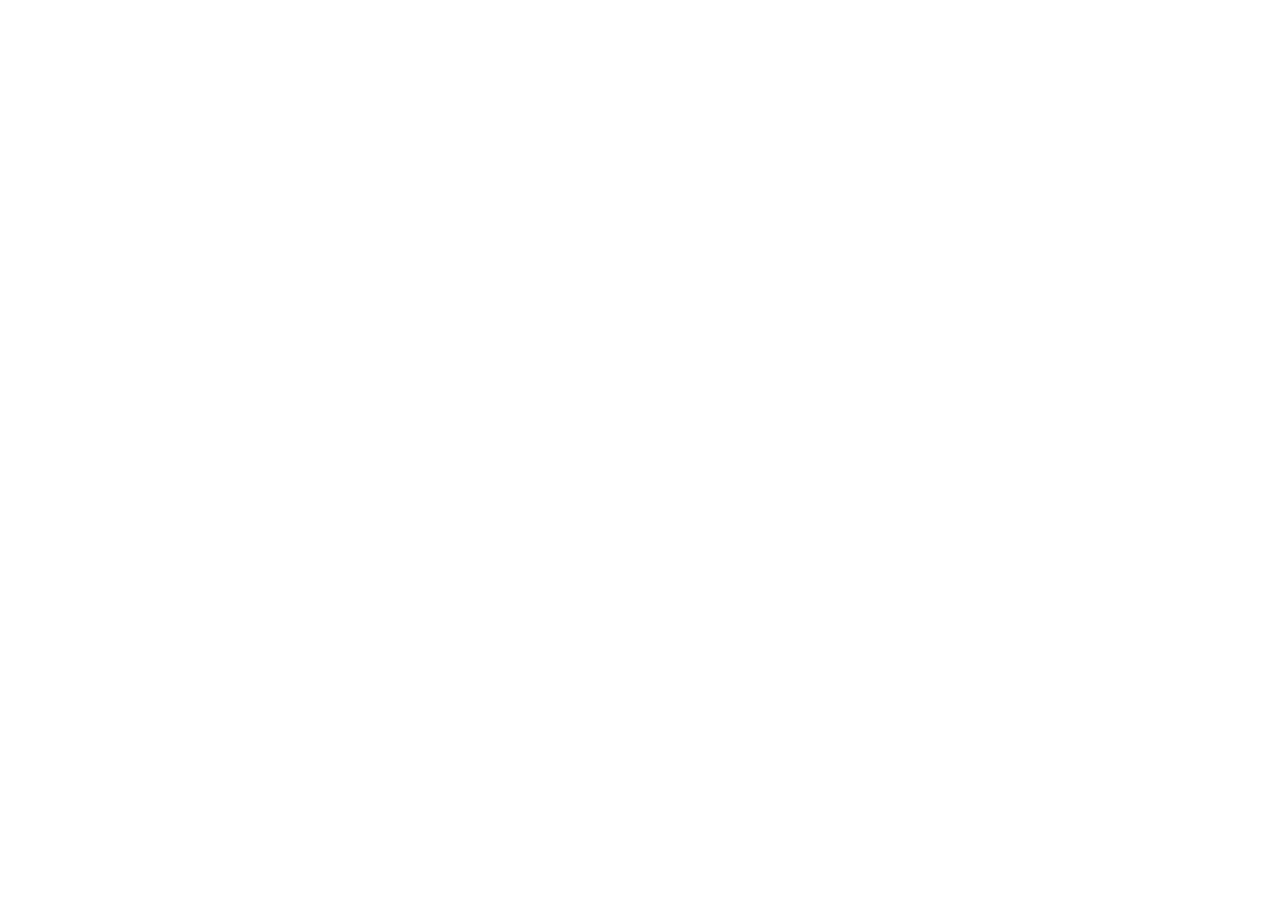
==== commit 28c591d9: "updated password functionality" ====
--- a/docs/index.html
+++ b/docs/index.html
@@ -141,7 +141,7 @@
   <span data-dc-tpl="249">© 2026 Erika Brentar</span>
   <span data-dc-tpl="250">Designed by Erika, hosted on GitHub Pages</span></footer></div>
 <script>
-window.EB_GATE = {"bar": "<div data-dc-tpl=\"253\" class=\"ov-bar\">\n      <div data-dc-tpl=\"254\" class=\"ov-bar-in\">\n        <button data-dc-tpl=\"255\" class=\"back\"><svg data-dc-tpl=\"256\" width=\"18\" height=\"18\" viewBox=\"0 0 18 18\" fill=\"none\" aria-hidden=\"true\"><path data-dc-tpl=\"257\" d=\"M14 9H4M8 5 4 9l4 4\" stroke=\"currentColor\" stroke-width=\"1.7\" stroke-linecap=\"round\" stroke-linejoin=\"round\"></path></svg>All work</button>\n        <span data-dc-tpl=\"258\" class=\"bar-title \">Articulate \u00b7 Driving AI credit usage for existing customers</span>\n      </div>\n      <div data-dc-tpl=\"259\" class=\"prog\" style=\"transform: scaleX(0);\"></div>\n    </div>", "gate": "<div data-dc-tpl=\"274\" class=\"gate-wrap\">\n          <div data-dc-tpl=\"275\" class=\"gate \">\n            <div data-dc-tpl=\"276\" class=\"lock\" aria-hidden=\"true\"><svg data-dc-tpl=\"277\" width=\"26\" height=\"26\" viewBox=\"0 0 24 24\" fill=\"none\"><rect data-dc-tpl=\"278\" x=\"4.5\" y=\"10.5\" width=\"15\" height=\"10\" rx=\"3\" stroke=\"currentColor\" stroke-width=\"1.8\"></rect><path data-dc-tpl=\"279\" d=\"M8 10.5V8a4 4 0 0 1 8 0v2.5\" stroke=\"currentColor\" stroke-width=\"1.8\" stroke-linecap=\"round\"></path><circle data-dc-tpl=\"280\" cx=\"12\" cy=\"15.5\" r=\"1.4\" fill=\"currentColor\"></circle></svg></div>\n            <label data-dc-tpl=\"281\" class=\"sr\" for=\"pw\">Password</label>\n            <div data-dc-tpl=\"282\" class=\"field\">\n              <input data-dc-tpl=\"283\" id=\"pw\" type=\"password\" placeholder=\"Enter password\" autocomplete=\"off\" value=\"\">\n              <button data-dc-tpl=\"284\" class=\"pill pill-dark\" type=\"button\">Unlock</button>\n            </div>\n            \n            <p data-dc-tpl=\"287\" class=\"small\">Need access? <a data-dc-tpl=\"288\" href=\"mailto:erika.brentar@gmail.com?subject=Portfolio%20password%20request\">Email me for the password</a></p>\n          </div>\n        </div>"};
+window.EB_GATE = {"bar": "<div data-dc-tpl=\"253\" class=\"ov-bar\">\n      <div data-dc-tpl=\"254\" class=\"ov-bar-in\">\n        <button data-dc-tpl=\"255\" class=\"back\"><svg data-dc-tpl=\"256\" width=\"18\" height=\"18\" viewBox=\"0 0 18 18\" fill=\"none\" aria-hidden=\"true\"><path data-dc-tpl=\"257\" d=\"M14 9H4M8 5 4 9l4 4\" stroke=\"currentColor\" stroke-width=\"1.7\" stroke-linecap=\"round\" stroke-linejoin=\"round\"></path></svg>All work</button>\n        <span data-dc-tpl=\"258\" class=\"bar-title \">Articulate \u00b7 Driving AI credit usage for existing customers</span>\n      </div>\n      <div data-dc-tpl=\"259\" class=\"prog\" style=\"transform: scaleX(0);\"></div>\n    </div>", "gate": "<div data-dc-tpl=\"274\" class=\"gate-wrap\">\n          <div data-dc-tpl=\"275\" class=\"gate \">\n            <div data-dc-tpl=\"276\" class=\"lock\" aria-hidden=\"true\"><svg data-dc-tpl=\"277\" width=\"26\" height=\"26\" viewBox=\"0 0 24 24\" fill=\"none\"><rect data-dc-tpl=\"278\" x=\"4.5\" y=\"10.5\" width=\"15\" height=\"10\" rx=\"3\" stroke=\"currentColor\" stroke-width=\"1.8\"></rect><path data-dc-tpl=\"279\" d=\"M8 10.5V8a4 4 0 0 1 8 0v2.5\" stroke=\"currentColor\" stroke-width=\"1.8\" stroke-linecap=\"round\"></path><circle data-dc-tpl=\"280\" cx=\"12\" cy=\"15.5\" r=\"1.4\" fill=\"currentColor\"></circle></svg></div>\n            <label data-dc-tpl=\"281\" class=\"sr\" for=\"pw\">Password</label>\n            <div data-dc-tpl=\"282\" class=\"field\">\n              <input data-dc-tpl=\"283\" id=\"pw\" type=\"password\" placeholder=\"Enter password\" autocomplete=\"off\" autocapitalize=\"off\" autocorrect=\"off\" spellcheck=\"false\" value=\"\">\n              <button data-dc-tpl=\"284\" class=\"pw-eye\" type=\"button\" data-tip=\"Show\" aria-pressed=\"false\" aria-label=\"Show password\"><svg data-dc-tpl=\"286\" width=\"18\" height=\"18\" viewBox=\"0 0 24 24\" fill=\"none\" stroke=\"currentColor\" stroke-width=\"1.8\" stroke-linecap=\"round\" stroke-linejoin=\"round\" aria-hidden=\"true\"><path data-dc-tpl=\"287\" d=\"M2.5 12S6 5.5 12 5.5 21.5 12 21.5 12 18 18.5 12 18.5 2.5 12 2.5 12Z\"></path><circle data-dc-tpl=\"288\" cx=\"12\" cy=\"12\" r=\"3\"></circle></svg></button>\n              <button data-dc-tpl=\"294\" class=\"pill pill-dark\" type=\"button\">Unlock</button>\n            </div>\n            \n            <p data-dc-tpl=\"297\" class=\"small\">Need access? <a data-dc-tpl=\"298\" href=\"mailto:erika.brentar@gmail.com?subject=Portfolio%20password%20request\">Email me for the password</a></p>\n          </div>\n        </div>"};
 window.EB_MENU = {"menu": "<div data-dc-tpl=\"21\" class=\"menu\" role=\"menu\">\n            <div data-dc-tpl=\"22\" class=\"mrow\">\n              <a data-dc-tpl=\"23\" class=\"mi\" role=\"menuitem\" href=\"mailto:erika.brentar@gmail.com?subject=Hello%20from%20your%20portfolio\"><span data-dc-tpl=\"24\" class=\"ic\" aria-hidden=\"true\"><svg data-dc-tpl=\"25\" width=\"18\" height=\"18\" viewBox=\"0 0 18 18\" fill=\"none\"><rect data-dc-tpl=\"26\" x=\"2.5\" y=\"4\" width=\"13\" height=\"10\" rx=\"2.5\" stroke=\"currentColor\" stroke-width=\"1.6\"></rect><path data-dc-tpl=\"27\" d=\"m3.5 5.5 5.5 4 5.5-4\" stroke=\"currentColor\" stroke-width=\"1.6\" stroke-linecap=\"round\" stroke-linejoin=\"round\"></path></svg></span><span data-dc-tpl=\"28\"><span data-dc-tpl=\"29\" class=\"mt\">Email</span><span data-dc-tpl=\"30\" class=\"ms\">erika.brentar@gmail.com</span></span></a>\n              <button data-dc-tpl=\"31\" class=\"cp \" aria-label=\"Copy email\">\n                \n                \n                  <svg data-dc-tpl=\"36\" width=\"16\" height=\"16\" viewBox=\"0 0 18 18\" fill=\"none\" aria-hidden=\"true\"><rect data-dc-tpl=\"37\" x=\"6\" y=\"6\" width=\"9\" height=\"9\" rx=\"2\" stroke=\"currentColor\" stroke-width=\"1.6\"></rect><path data-dc-tpl=\"38\" d=\"M12 6V4.5A1.5 1.5 0 0 0 10.5 3h-6A1.5 1.5 0 0 0 3 4.5v6A1.5 1.5 0 0 0 4.5 12H6\" stroke=\"currentColor\" stroke-width=\"1.6\"></path></svg>\n                \n                <span data-dc-tpl=\"39\" class=\"tip\" aria-hidden=\"true\">Copy email</span>\n              </button>\n            </div>\n            <a data-dc-tpl=\"40\" class=\"mi\" role=\"menuitem\" href=\"https://www.linkedin.com/in/erikabrentar/\" target=\"_blank\" rel=\"noopener\"><span data-dc-tpl=\"41\" class=\"ic\" aria-hidden=\"true\"><svg data-dc-tpl=\"42\" width=\"18\" height=\"18\" viewBox=\"0 0 18 18\" fill=\"none\"><rect data-dc-tpl=\"43\" x=\"2.5\" y=\"2.5\" width=\"13\" height=\"13\" rx=\"3\" stroke=\"currentColor\" stroke-width=\"1.6\"></rect><path data-dc-tpl=\"44\" d=\"M6 8v4.5M6 5.6v.1M9 12.5V8m0 2.2c0-1.3.9-2.2 2-2.2s1.8.8 1.8 2v2.5\" stroke=\"currentColor\" stroke-width=\"1.6\" stroke-linecap=\"round\"></path></svg></span><span data-dc-tpl=\"45\" style=\"flex: 1 1 0%;\"><span data-dc-tpl=\"46\" class=\"mt\">LinkedIn</span><span data-dc-tpl=\"47\" class=\"ms\">Connect with me</span></span><svg data-dc-tpl=\"48\" class=\"ext\" width=\"16\" height=\"16\" viewBox=\"0 0 16 16\" fill=\"none\" aria-hidden=\"true\"><path data-dc-tpl=\"49\" d=\"M5 11 11 5M6 5h5v5\" stroke=\"currentColor\" stroke-width=\"1.6\" stroke-linecap=\"round\" stroke-linejoin=\"round\"></path></svg></a>\n          </div>", "scrim": "<button data-dc-tpl=\"6\" class=\"scrim\" aria-label=\"Close menu\" tabindex=\"-1\"></button>"};
 </script>
 <script src="site.js"></script>
--- a/docs/site.css
+++ b/docs/site.css
@@ -261,6 +261,13 @@
 .field{display:flex;gap:8px;margin-top:28px;padding:6px;border:1.5px solid var(--line);border-radius:999px;background:#fff;transition:border-color .25s,box-shadow .25s}
 .field:focus-within{border-color:var(--ink);box-shadow:0 0 0 5px rgba(176,67,31,.12)}
 .field input{flex:1;min-width:0;border:none;outline:none;background:transparent;font-family:inherit;font-size:16px;padding:0 16px;color:var(--ink)}
+.pw-eye{flex:none;width:40px;height:40px;margin:auto 0;border:none;border-radius:50%;background:transparent;color:var(--muted);display:grid;place-items:center;cursor:pointer;transition:background .2s,color .2s}
+.pw-eye:hover{background:var(--soft);color:var(--ink)}
+.pw-eye{position:relative}
+.pw-eye::after{content:attr(data-tip);position:absolute;left:50%;bottom:calc(100% + 10px);transform:translate(-50%,4px);padding:5px 10px;border-radius:8px;background:var(--ink);color:#fff;font-size:12.5px;font-weight:500;line-height:1.3;white-space:nowrap;opacity:0;pointer-events:none;transition:opacity .15s,transform .15s}
+.pw-eye:hover::after,.pw-eye:focus-visible::after{opacity:1;transform:translate(-50%,0)}
+@media (hover:none){.pw-eye::after{display:none}}
+.pw-eye:focus-visible{outline:2px solid var(--rust);outline-offset:2px}
 .err{color:#A3361A !important;font-size:14px !important;margin-top:12px !important}
 .gate .small{font-size:14px;margin-top:20px}
 
